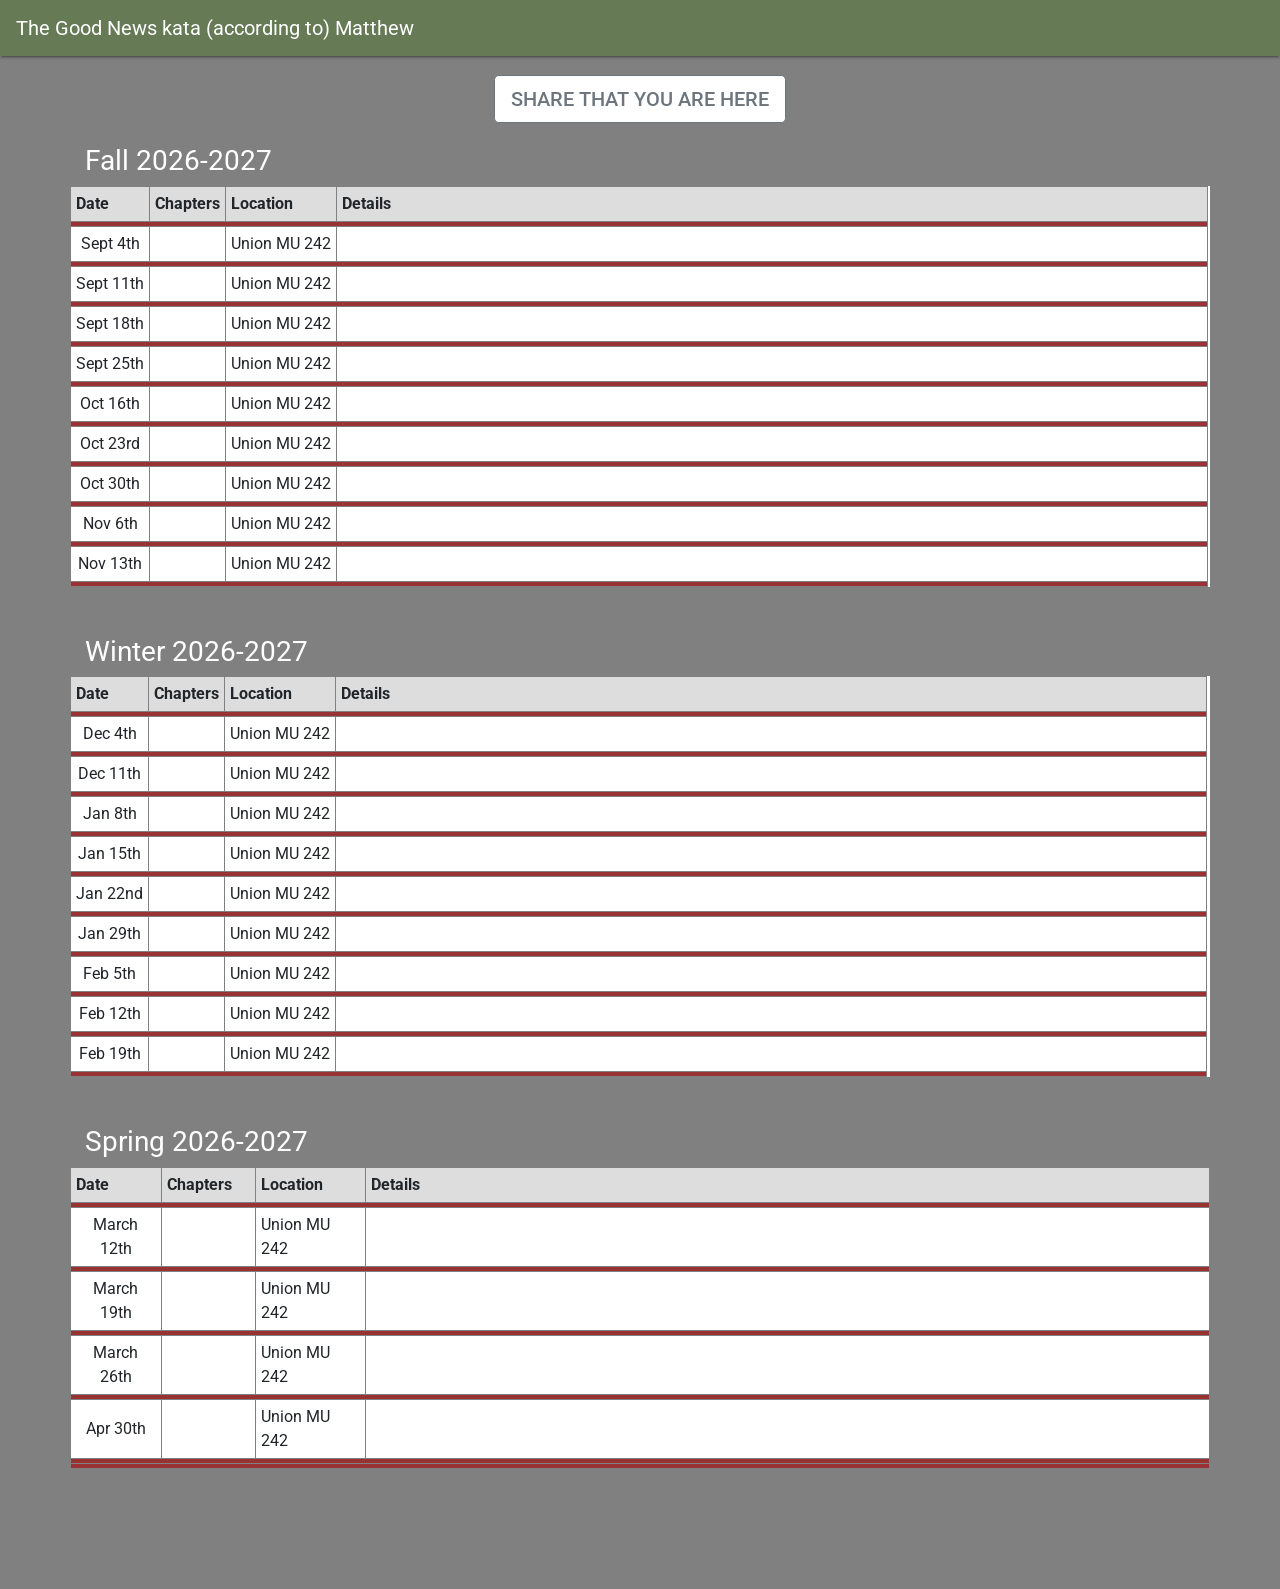
==== public/index.html @ dcf6a846 "initial import of a prior year" ====
<!doctype html>
<html lang="en">

<head>
  <meta charset="utf-8">
  <meta name="viewport" content="width=device-width, initial-scale=1, shrink-to-fit=no">
  <link rel="stylesheet" target="_blank"
    href="https://fonts.googleapis.com/css?family=Roboto:300,400,500,700|Material+Icons">
  <link rel="stylesheet" target="_blank" href="styles/bootstrap-material-design.min.css">
  <link rel="stylesheet" target="_blank" href="styles/main.css">
  <title>Matthew</title>
</head>

<body>
  <nav class="navbar navbar-dark fixed-top">
    <a class="navbar-brand" target="_blank" href="#">The Good News kata (according to) Matthew</a>
  </nav>
  <div id="mainPage" class="container page-container">
    <p class="lead text-center">
      <a style="background-color: white;" class="btn btn-secondary btn-lg btn-outline" target="_blank"
        href="https://forms.gle/57YHMpHhAL2pLYJ28" role="button">Share that you are here</a>
    </p>
    <h3 class="schedule-heading">Fall 2026-2027</h3>
    <div id="schedule" class="row">
      <table style="font-family: Geneva, Roboto, 'Helvetica Neue', Arial, 'Noto SansRoboto', sans-serif;"
        xmlns="http://www.w3.org/1999/xhtml" border="1" cellpadding="5" cellspacing="0">
        <tbody>
          <tr style="background:#ddd">
            <td><b>Date</b></td>
            <td><b>Chapters</b></td>
            <td><b>Location</b></td>
            <td><b>Details</b></td>
          </tr>
          <tr>
            <td colspan="4" style="color:white;padding:2px 10px;background-color:rgba(128,0,0,0.8)"></td>
          </tr>
          <tr valign="center">
            <td>
              <div style="text-align:center">Sept 4th</div>
            </td>
            <td style="text-align:center"></td>
            <td>
              Union MU 242
            </td>
            <td>
              <span class="hacky-padding">&nbsp; &nbsp; &nbsp; &nbsp; &nbsp; &nbsp; &nbsp; &nbsp; &nbsp; &nbsp; &nbsp;
                &nbsp; &nbsp; &nbsp; &nbsp; &nbsp; &nbsp; &nbsp; &nbsp; &nbsp; &nbsp; &nbsp; &nbsp; &nbsp; &nbsp; &nbsp;
                &nbsp; &nbsp; &nbsp; &nbsp; &nbsp; &nbsp; &nbsp; &nbsp; &nbsp; &nbsp; &nbsp; &nbsp; &nbsp; &nbsp; &nbsp;
                &nbsp; &nbsp; &nbsp; &nbsp; &nbsp; &nbsp; &nbsp; &nbsp; &nbsp; &nbsp; &nbsp; &nbsp; &nbsp; &nbsp; &nbsp;
                &nbsp; &nbsp; &nbsp; &nbsp; &nbsp; &nbsp; &nbsp; &nbsp; &nbsp; &nbsp; &nbsp; &nbsp; &nbsp; &nbsp; &nbsp;
                &nbsp; &nbsp; &nbsp; &nbsp; &nbsp; &nbsp; &nbsp; &nbsp; &nbsp; &nbsp; &nbsp; &nbsp; &nbsp; &nbsp; &nbsp;
                &nbsp; &nbsp; &nbsp; &nbsp; &nbsp; &nbsp; &nbsp; &nbsp; &nbsp; &nbsp; &nbsp; &nbsp; &nbsp; &nbsp; &nbsp;
                &nbsp; &nbsp; &nbsp; &nbsp; &nbsp; &nbsp; &nbsp;</span>
            </td>
          </tr>
          <tr>
            <td colspan="4" style="color:white;padding:2px 10px;background-color:rgba(128,0,0,0.8)"></td>
          </tr>
          <tr>
            <td>
              <div style="text-align:center">Sept 11th</div>
            </td>
            <td style="text-align:center"></td>
            <td>
              Union MU 242
            </td>
            <td></td>
          </tr>
          <tr>
            <td colspan="4" style="color:white;padding:2px 10px;background-color:rgba(128,0,0,0.8)"></td>
          </tr>
          <tr style="background: white;">
            <td>
              <div style="text-align:center">Sept 18th</div>
            </td>
            <td style="text-align:center"></td>
            <td>
              Union MU 242
            </td>
            <td></td>
          </tr>
          <tr>
            <td colspan="4" style="color:white;padding:2px 10px;background-color:rgba(128,0,0,0.8)"></td>
          </tr>
          <tr style="background: white;">
            <td>
              <div style="text-align:center">Sept 25th</div>
            </td>
            <td style="text-align:center"></td>
            <td>
              Union MU 242
            </td>
            <td></td>
          </tr>
          <tr>
            <td colspan="4" style="color:white;padding:2px 10px;background-color:rgba(128,0,0,0.8)"></td>
          </tr>
          <tr style="background: white;">
            <td>
              <div style="text-align:center">Oct 16th</div>
            </td>
            <td style="text-align:center"></td>
            <td>
              Union MU 242
            </td>
            <td></td>
          </tr>
          <tr>
            <td colspan="4" style="color:white;padding:2px 10px;background-color:rgba(128,0,0,0.8)"></td>
          </tr>
          <tr style="background: white;">
            <td>
              <div style="text-align:center">Oct 23rd</div>
            </td>
            <td style="text-align:center"></td>
            <td>
              Union MU 242
            </td>
            <td></td>
          </tr>
          <tr>
            <td colspan="4" style="color:white;padding:2px 10px;background-color:rgba(128,0,0,0.8)"></td>
          </tr>
          <tr style="background: white;">
            <td>
              <div style="text-align:center">Oct 30th</div>
            </td>
            <td style="text-align:center"></td>
            <td>
              Union MU 242
            </td>
            <td></td>
          </tr>
          <tr>
            <td colspan="4" style="color:white;padding:2px 10px;background-color:rgba(128,0,0,0.8)"></td>
          </tr>
          <tr style="background: white;">
            <td>
              <div style="text-align:center">Nov 6th</div>
            </td>
            <td style="text-align:center"></td>
            <td>
              Union MU 242
            </td>
            <td></td>
          </tr>
          <tr>
            <td colspan="4" style="color:white;padding:2px 10px;background-color:rgba(128,0,0,0.8)"></td>
          </tr>
          <tr style="background: white;">
            <td>
              <div style="text-align:center">Nov 13th</div>
            </td>
            <td style="text-align:center"></td>
            <td>
              Union MU 242
            </td>
            <td></td>
          </tr>
          <tr>
            <td colspan="4" style="color:white;padding:2px 10px;background-color:rgba(128,0,0,0.8)"></td>
          </tr>
        </tbody>
      </table>
    </div>
    <br><br>

    <h3 class="schedule-heading">Winter 2026-2027</h3>
    <div id="schedule" class="row">
      <table style="font-family: Geneva, Roboto, 'Helvetica Neue', Arial, 'Noto SansRoboto', sans-serif;"
        xmlns="http://www.w3.org/1999/xhtml" border="1" cellpadding="5" cellspacing="0">
        <tbody>
          <tr style="background:#ddd">
            <td><b>Date</b></td>
            <td><b>Chapters</b></td>
            <td><b>Location</b></td>
            <td><b>Details</b></td>
          </tr>
          <tr>
            <td colspan="4" style="color:white;padding:2px 10px;background-color:rgba(128,0,0,0.8)"></td>
          </tr>
          <tr valign="center">
            <td>
              <div style="text-align:center">Dec 4th</div>
            </td>
            <td style="text-align:center"></td>
            <td>
              Union MU 242
            </td>
            <td>
              <span class="hacky-padding">&nbsp; &nbsp; &nbsp; &nbsp; &nbsp; &nbsp; &nbsp; &nbsp; &nbsp; &nbsp; &nbsp;
                &nbsp; &nbsp; &nbsp; &nbsp; &nbsp; &nbsp; &nbsp; &nbsp; &nbsp; &nbsp; &nbsp; &nbsp; &nbsp; &nbsp; &nbsp;
                &nbsp; &nbsp; &nbsp; &nbsp; &nbsp; &nbsp; &nbsp; &nbsp; &nbsp; &nbsp; &nbsp; &nbsp; &nbsp; &nbsp; &nbsp;
                &nbsp; &nbsp; &nbsp; &nbsp; &nbsp; &nbsp; &nbsp; &nbsp; &nbsp; &nbsp; &nbsp; &nbsp; &nbsp; &nbsp; &nbsp;
                &nbsp; &nbsp; &nbsp; &nbsp; &nbsp; &nbsp; &nbsp; &nbsp; &nbsp; &nbsp; &nbsp; &nbsp; &nbsp; &nbsp; &nbsp;
                &nbsp; &nbsp; &nbsp; &nbsp; &nbsp; &nbsp; &nbsp; &nbsp; &nbsp; &nbsp; &nbsp; &nbsp; &nbsp; &nbsp; &nbsp;
                &nbsp; &nbsp; &nbsp; &nbsp; &nbsp; &nbsp; &nbsp; &nbsp; &nbsp; &nbsp; &nbsp; &nbsp; &nbsp; &nbsp; &nbsp;
                &nbsp; &nbsp; &nbsp; &nbsp; &nbsp; &nbsp; &nbsp;</span>
            </td>
          </tr>
          <tr>
            <td colspan="4" style="color:white;padding:2px 10px;background-color:rgba(128,0,0,0.8)"></td>
          </tr>
          <tr>
            <td>
              <div style="text-align:center">Dec 11th</div>
            </td>
            <td style="text-align:center"></td>
            <td>
              Union MU 242
            </td>
            <td></td>
          </tr>
          <tr>
            <td colspan="4" style="color:white;padding:2px 10px;background-color:rgba(128,0,0,0.8)"></td>
          </tr>
          <tr>
            <td>
              <div style="text-align:center">Jan 8th</div>
            </td>
            <td style="text-align:center"></td>
            <td>
              Union MU 242
            </td>
            <td></td>
          </tr>
          <tr>
            <td colspan="4" style="color:white;padding:2px 10px;background-color:rgba(128,0,0,0.8)"></td>
          </tr>
          <tr style="background: white;">
            <td>
              <div style="text-align:center">Jan 15th</div>
            </td>
            <td style="text-align:center"></td>
            <td>
              Union MU 242
            </td>
            <td></td>
          </tr>
          <tr>
            <td colspan="4" style="color:white;padding:2px 10px;background-color:rgba(128,0,0,0.8)"></td>
          </tr>
          <tr style="background: white;">
            <td>
              <div style="text-align:center">Jan 22nd</div>
            </td>
            <td style="text-align:center"></td>
            <td>
              Union MU 242
            </td>
            <td></td>
          </tr>
          <tr>
            <td colspan="4" style="color:white;padding:2px 10px;background-color:rgba(128,0,0,0.8)"></td>
          </tr>
          <tr style="background: white;">
            <td>
              <div style="text-align:center">Jan 29th</div>
            </td>
            <td style="text-align:center"></td>
            <td>
              Union MU 242
            </td>
            <td></td>
          </tr>
          <tr>
            <td colspan="4" style="color:white;padding:2px 10px;background-color:rgba(128,0,0,0.8)"></td>
          </tr>
          <tr style="background: white;">
            <td>
              <div style="text-align:center">Feb 5th</div>
            </td>
            <td style="text-align:center"></td>
            <td>
              Union MU 242
            </td>
            <td></td>
          </tr>
          <tr>
            <td colspan="4" style="color:white;padding:2px 10px;background-color:rgba(128,0,0,0.8)"></td>
          </tr>
          <tr style="background: white;">
            <td>
              <div style="text-align:center">Feb 12th</div>
            </td>
            <td style="text-align:center"></td>
            <td>
              Union MU 242
            </td>
            <td></td>
          </tr>
          <tr>
            <td colspan="4" style="color:white;padding:2px 10px;background-color:rgba(128,0,0,0.8)"></td>
          </tr>
          <tr style="background: white;">
            <td>
              <div style="text-align:center">Feb 19th</div>
            </td>
            <td style="text-align:center"></td>
            <td>
              Union MU 242
            </td>
            <td></td>
          </tr>
          <tr>
            <td colspan="4" style="color:white;padding:2px 10px;background-color:rgba(128,0,0,0.8)"></td>
          </tr>
        </tbody>
      </table>
    </div>
    <br><br>

    <h3 class="schedule-heading">Spring 2026-2027</h3>
    <div id="schedule" class="row">
      <table style="font-family: Geneva, Roboto, 'Helvetica Neue', Arial, 'Noto SansRoboto', sans-serif;"
        xmlns="http://www.w3.org/1999/xhtml" border="1" cellpadding="5" cellspacing="0">
        <tbody>
          <tr style="background:#ddd">
            <td><b>Date</b></td>
            <td><b>Chapters</b>
              <span class="hacky-padding">&nbsp; &nbsp; &nbsp; &nbsp; &nbsp; &nbsp; &nbsp; &nbsp; &nbsp; &nbsp;
                &nbsp;</span>
            </td>
            <td><b>Location</b></td>
            <td><b>Details</b>
              <span class="hacky-padding">&nbsp; &nbsp; &nbsp; &nbsp; &nbsp; &nbsp; &nbsp; &nbsp; &nbsp; &nbsp; &nbsp;
                &nbsp; &nbsp; &nbsp; &nbsp; &nbsp; &nbsp; &nbsp; &nbsp; &nbsp; &nbsp; &nbsp; &nbsp; &nbsp; &nbsp; &nbsp;
                &nbsp; &nbsp; &nbsp; &nbsp; &nbsp; &nbsp; &nbsp; &nbsp; &nbsp; &nbsp; &nbsp; &nbsp; &nbsp; &nbsp; &nbsp;
                &nbsp; &nbsp; &nbsp; &nbsp; &nbsp; &nbsp; &nbsp; &nbsp; &nbsp; &nbsp; &nbsp; &nbsp; &nbsp; &nbsp; &nbsp;
                &nbsp; &nbsp; &nbsp; &nbsp; &nbsp; &nbsp; &nbsp; &nbsp; &nbsp; &nbsp; &nbsp; &nbsp; &nbsp; &nbsp; &nbsp;
                &nbsp; &nbsp; &nbsp; &nbsp; &nbsp; &nbsp; &nbsp; &nbsp; &nbsp; &nbsp; &nbsp; &nbsp; &nbsp; &nbsp; &nbsp;
                &nbsp; &nbsp; &nbsp; &nbsp; &nbsp; &nbsp; &nbsp; &nbsp; &nbsp; &nbsp; &nbsp; &nbsp; &nbsp; &nbsp; &nbsp;
                &nbsp; &nbsp; &nbsp; &nbsp; &nbsp; &nbsp; &nbsp;</span>
            </td>
          </tr>
          <tr>
            <td colspan="4" style="color:white;padding:2px 10px;background-color:rgba(128,0,0,0.8)"></td>
          </tr>
          <tr style="background: white;">
            <td>
              <div style="text-align:center">March 12th</div>
            </td>
            <td style="text-align:center"></td>
            <td>
              Union MU 242
            </td>
            <td></td>
          </tr>
          <tr>
            <td colspan="4" style="color:white;padding:2px 10px;background-color:rgba(128,0,0,0.8)"></td>
          </tr>
          <tr style="background: white;">
            <td>
              <div style="text-align:center">March 19th</div>
            </td>
            <td style="text-align:center"></td>
            <td>
              Union MU 242
            </td>
            <td></td>
          </tr>
          <tr>
            <td colspan="4" style="color:white;padding:2px 10px;background-color:rgba(128,0,0,0.8)"></td>
          </tr>
          <tr style="background: white;">
            <td>
              <div style="text-align:center">March 26th</div>
            </td>
            <td style="text-align:center"></td>
            <td>
              Union MU 242
            </td>
            <td></td>
          </tr>
          <tr>
            <td colspan="4" style="color:white;padding:2px 10px;background-color:rgba(128,0,0,0.8)"></td>
          </tr>
          <tr style="background: white;">
            <td>
              <div style="text-align:center">Apr 30th</div>
            </td>
            <td style="text-align:center"></td>
            <td>
              Union MU 242
            </td>
            <td></td>
          </tr>
          <tr>
            <td colspan="4" style="color:white;padding:2px 10px;background-color:rgba(128,0,0,0.8)"></td>
          </tr>
          <tr>
            <td colspan="4" style="color:white;padding:2px 10px;background-color:rgba(128,0,0,0.8)"></td>
          </tr>
        </tbody>
      </table>
    </div>
    <br><br>
  </div>
  <br><br><br>
  <script src="scripts/jquery.min.js"></script>
  <script src="scripts/popper.js"></script>
  <script src="scripts/bootstrap-material-design.js"></script>
  <script>
    $("body").bootstrapMaterialDesign();
  </script>
  <script src="/__/firebase/7.18.0/firebase-app.js"></script>
  <script src="/__/firebase/7.18.0/firebase-analytics.js"></script>
  <script src="/__/firebase/7.18.0/firebase-auth.js"></script>
  <script src="/__/firebase/7.18.0/firebase-firestore.js"></script>
  <script src="/__/firebase/init.js"></script>
  <script src="scripts/main.js"></script>
</body>

</html>
---- public/styles/main.css ----
body {
    background: gray;
}

.navbar {
    background-color: #657A55;
    color: white;
}

.page-container {
    margin-top: 75px;
}

.btn {
    padding: 0;
}

#schedule {
    background-color: white;
}

.hacky-padding {
    overflow: hidden;
    text-overflow: clip;
    display: -webkit-box;
    -webkit-line-clamp: 2; /* number of lines to show */
            line-clamp: 2; 
    -webkit-box-orient: vertical;
    height: 0px;
}

.schedule-heading {
    color: white;
}

.hacky-padding {
    overflow: hidden;
    text-overflow: clip;
    display: -webkit-box;
    -webkit-line-clamp: 2; /* number of lines to show */
            line-clamp: 2; 
    -webkit-box-orient: vertical;
    height: 0px;
}

.schedule-heading {
    color: white;
}
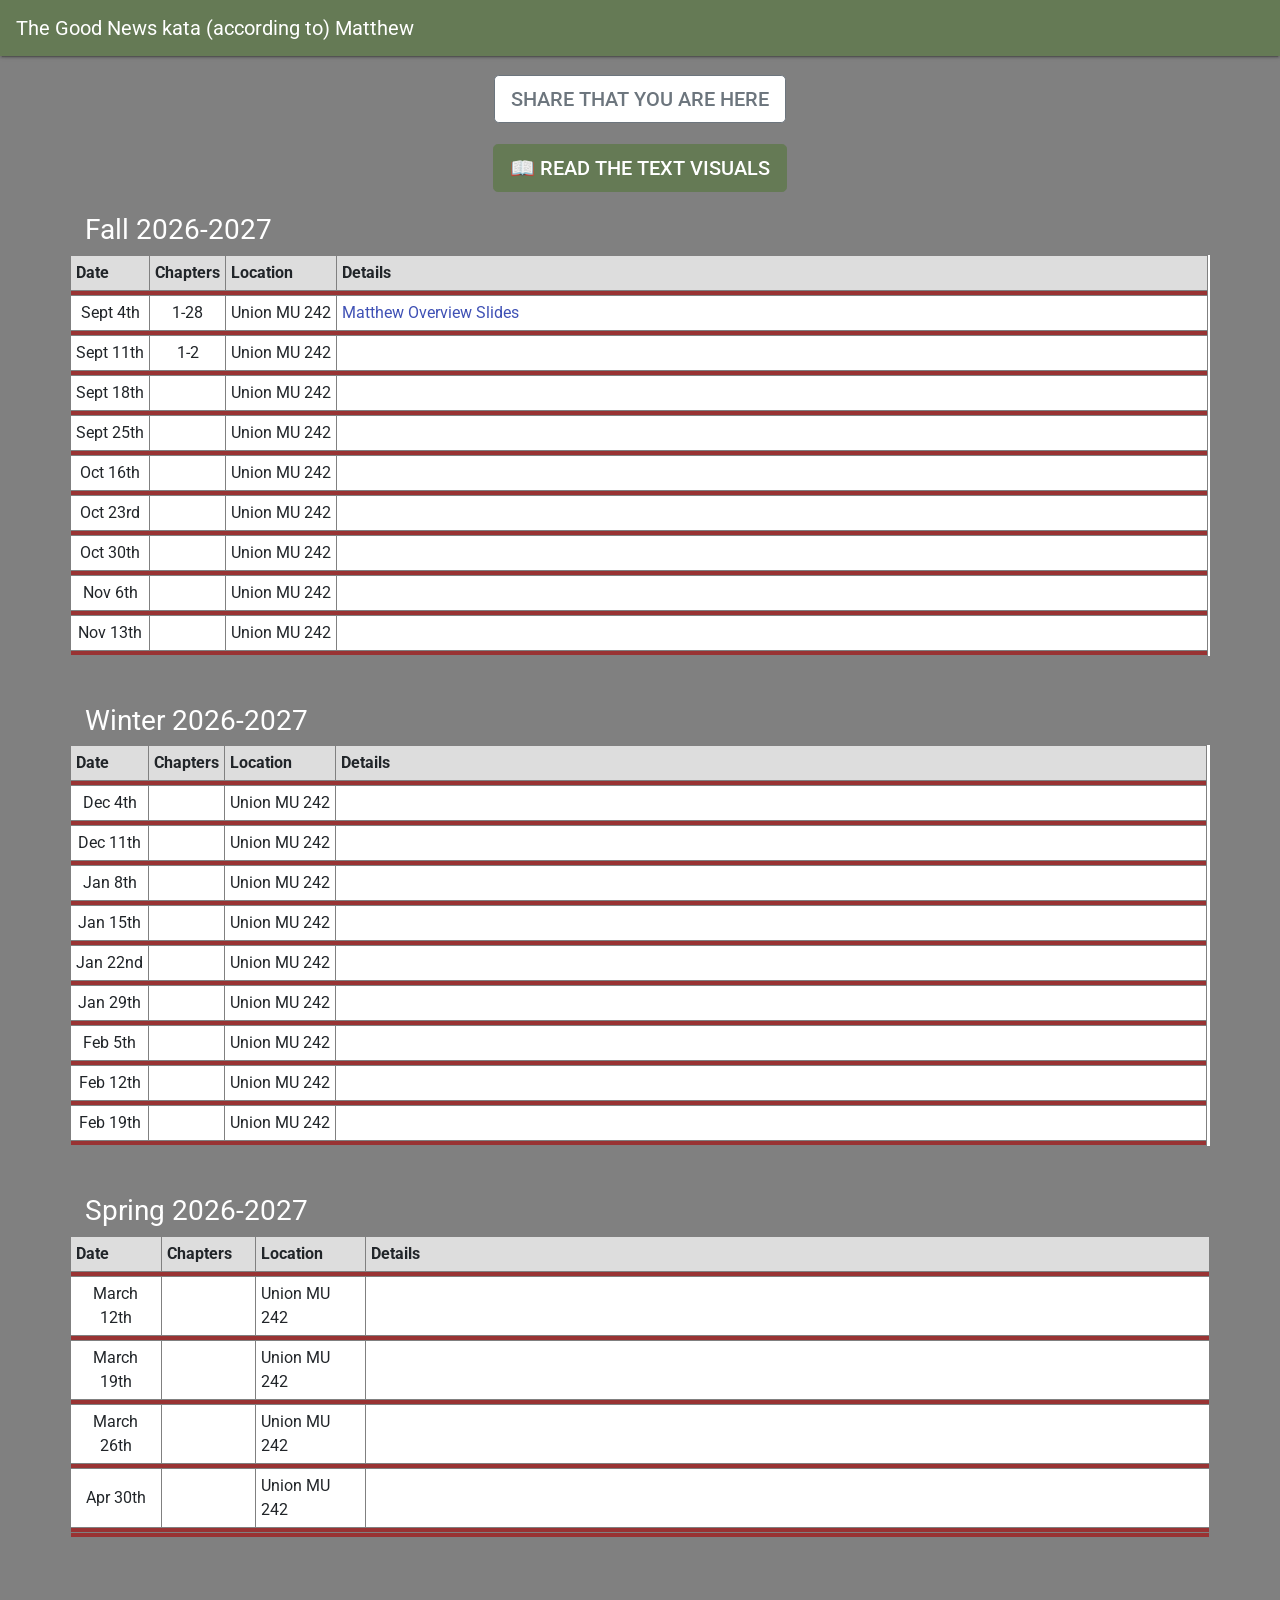
==== commit 020e4136: "day 1 updates" ====
--- a/public/index.html
+++ b/public/index.html
@@ -20,6 +20,10 @@
       <a style="background-color: white;" class="btn btn-secondary btn-lg btn-outline" target="_blank"
         href="https://forms.gle/57YHMpHhAL2pLYJ28" role="button">Share that you are here</a>
     </p>
+    <p class="lead text-center">
+      <a style="background-color:#657A55;color:#fff;border-color:#657A55;" class="btn btn-lg btn-outline"
+        href="/reader" role="button">📖 Read the Text Visuals</a>
+    </p>
     <h3 class="schedule-heading">Fall 2026-2027</h3>
     <div id="schedule" class="row">
       <table style="font-family: Geneva, Roboto, 'Helvetica Neue', Arial, 'Noto SansRoboto', sans-serif;"
@@ -38,11 +42,14 @@
             <td>
               <div style="text-align:center">Sept 4th</div>
             </td>
-            <td style="text-align:center"></td>
-            <td>
-              Union MU 242
-            </td>
-            <td>
+            <td style="text-align:center">1-28</td>
+            <td>
+              Union MU 242
+            </td>
+            <td>
+              <a target="_blank"
+                href="https://docs.google.com/presentation/d/1PPV1XISow3Rv5Hlda0LHsHX4hZE3Fr4i62CpNJYEgls/edit?usp=sharing"
+                role="button">Matthew Overview Slides</a>
               <span class="hacky-padding">&nbsp; &nbsp; &nbsp; &nbsp; &nbsp; &nbsp; &nbsp; &nbsp; &nbsp; &nbsp; &nbsp;
                 &nbsp; &nbsp; &nbsp; &nbsp; &nbsp; &nbsp; &nbsp; &nbsp; &nbsp; &nbsp; &nbsp; &nbsp; &nbsp; &nbsp; &nbsp;
                 &nbsp; &nbsp; &nbsp; &nbsp; &nbsp; &nbsp; &nbsp; &nbsp; &nbsp; &nbsp; &nbsp; &nbsp; &nbsp; &nbsp; &nbsp;
@@ -60,7 +67,7 @@
             <td>
               <div style="text-align:center">Sept 11th</div>
             </td>
-            <td style="text-align:center"></td>
+            <td style="text-align:center">1-2</td>
             <td>
               Union MU 242
             </td>
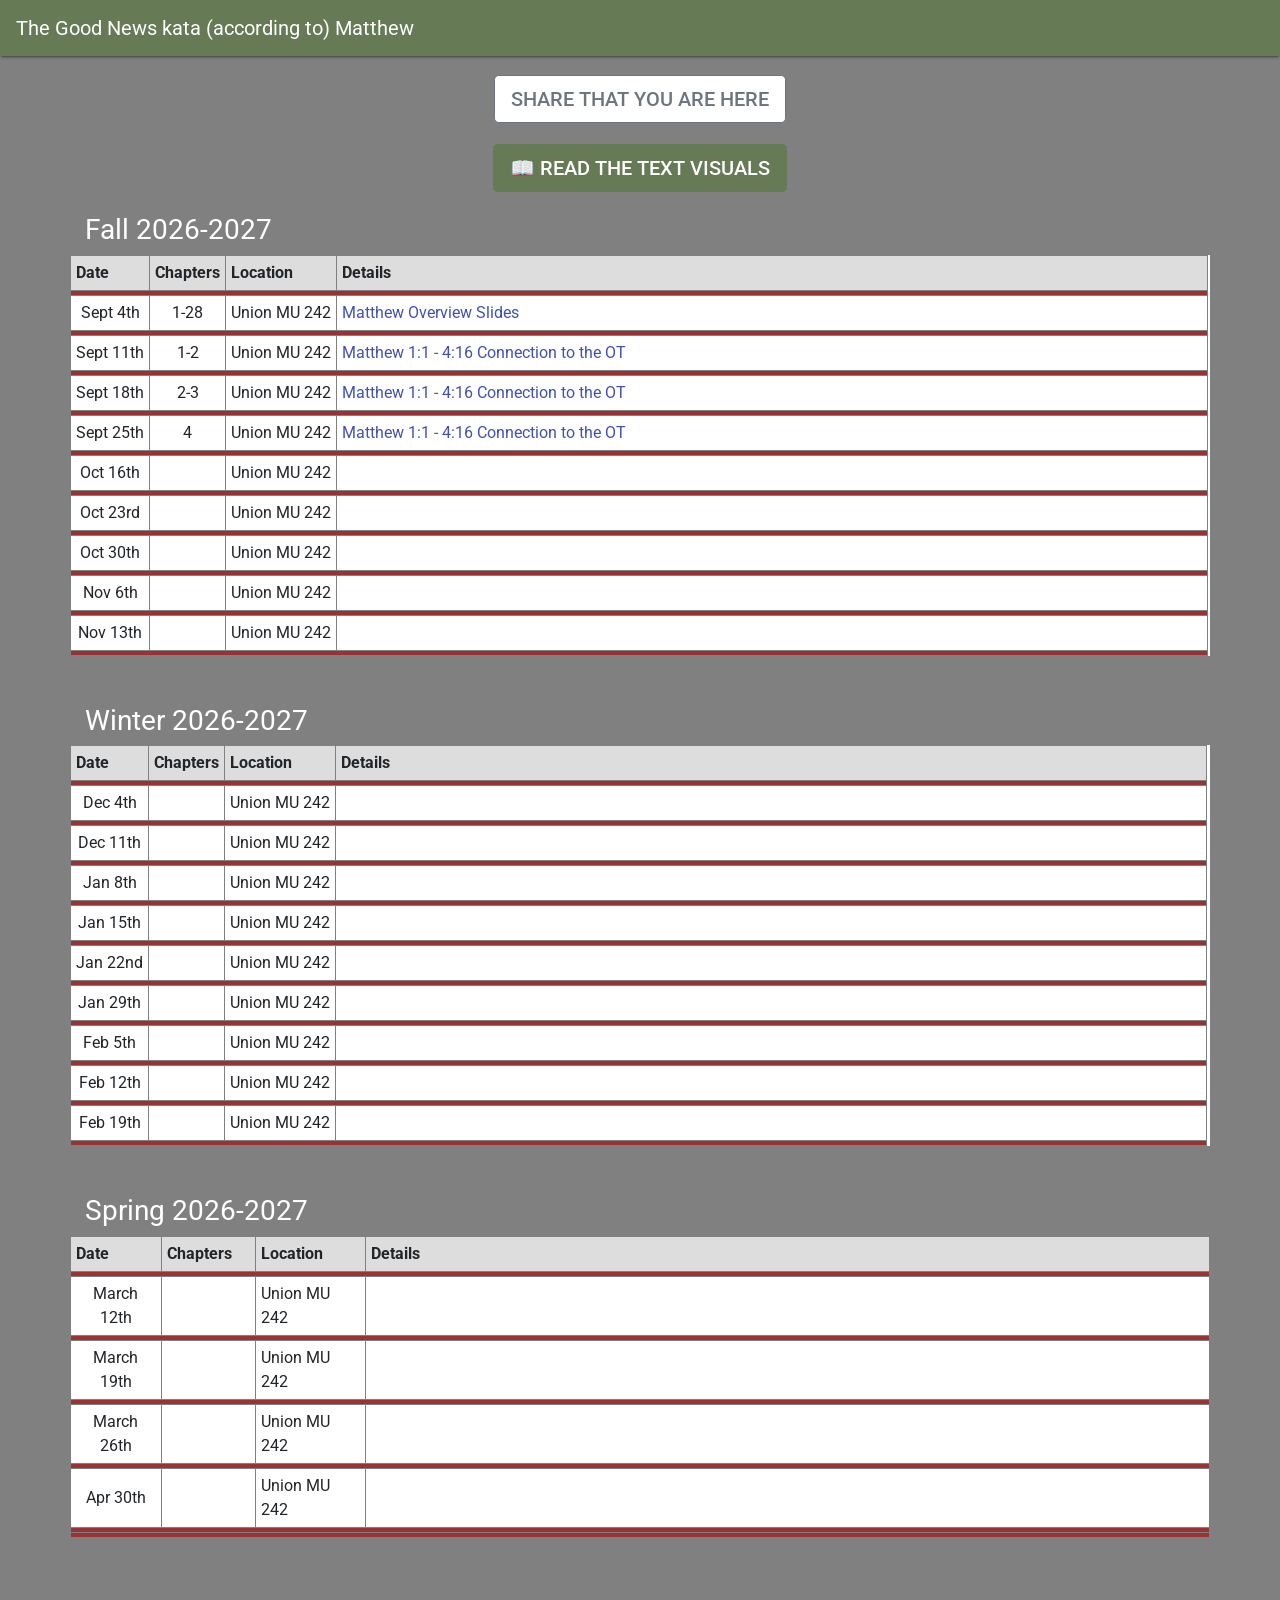
==== commit 2de2f190: "adding the SOTM podcast" ====
--- a/public/index.html
+++ b/public/index.html
@@ -21,8 +21,8 @@
         href="https://forms.gle/57YHMpHhAL2pLYJ28" role="button">Share that you are here</a>
     </p>
     <p class="lead text-center">
-      <a style="background-color:#657A55;color:#fff;border-color:#657A55;" class="btn btn-lg btn-outline"
-        href="/reader" role="button">📖 Read the Text Visuals</a>
+      <a style="background-color:#657A55;color:#fff;border-color:#657A55;" class="btn btn-lg btn-outline" href="/reader"
+        role="button">📖 Read the Text Visuals</a>
     </p>
     <h3 class="schedule-heading">Fall 2026-2027</h3>
     <div id="schedule" class="row">
@@ -71,7 +71,9 @@
             <td>
               Union MU 242
             </td>
-            <td></td>
+            <td><a target="_blank"
+                href="https://docs.google.com/presentation/d/1w7g1hRFeicwBD-ZBgzTbL8rjwzsoz4VHZYq3Iy7FBDg/edit?usp=sharing">Matthew
+                1:1 - 4:16 Connection to the OT</a></td>
           </tr>
           <tr>
             <td colspan="4" style="color:white;padding:2px 10px;background-color:rgba(128,0,0,0.8)"></td>
@@ -80,11 +82,13 @@
             <td>
               <div style="text-align:center">Sept 18th</div>
             </td>
-            <td style="text-align:center"></td>
-            <td>
-              Union MU 242
-            </td>
-            <td></td>
+            <td style="text-align:center">2-3</td>
+            <td>
+              Union MU 242
+            </td>
+            <td><a target="_blank"
+                href="https://docs.google.com/presentation/d/1w7g1hRFeicwBD-ZBgzTbL8rjwzsoz4VHZYq3Iy7FBDg/edit?usp=sharing">Matthew
+                1:1 - 4:16 Connection to the OT</a></td>
           </tr>
           <tr>
             <td colspan="4" style="color:white;padding:2px 10px;background-color:rgba(128,0,0,0.8)"></td>
@@ -93,11 +97,13 @@
             <td>
               <div style="text-align:center">Sept 25th</div>
             </td>
-            <td style="text-align:center"></td>
-            <td>
-              Union MU 242
-            </td>
-            <td></td>
+            <td style="text-align:center">4</td>
+            <td>
+              Union MU 242
+            </td>
+            <td><a target="_blank"
+                href="https://docs.google.com/presentation/d/1w7g1hRFeicwBD-ZBgzTbL8rjwzsoz4VHZYq3Iy7FBDg/edit?usp=sharing">Matthew
+                1:1 - 4:16 Connection to the OT</a></td>
           </tr>
           <tr>
             <td colspan="4" style="color:white;padding:2px 10px;background-color:rgba(128,0,0,0.8)"></td>
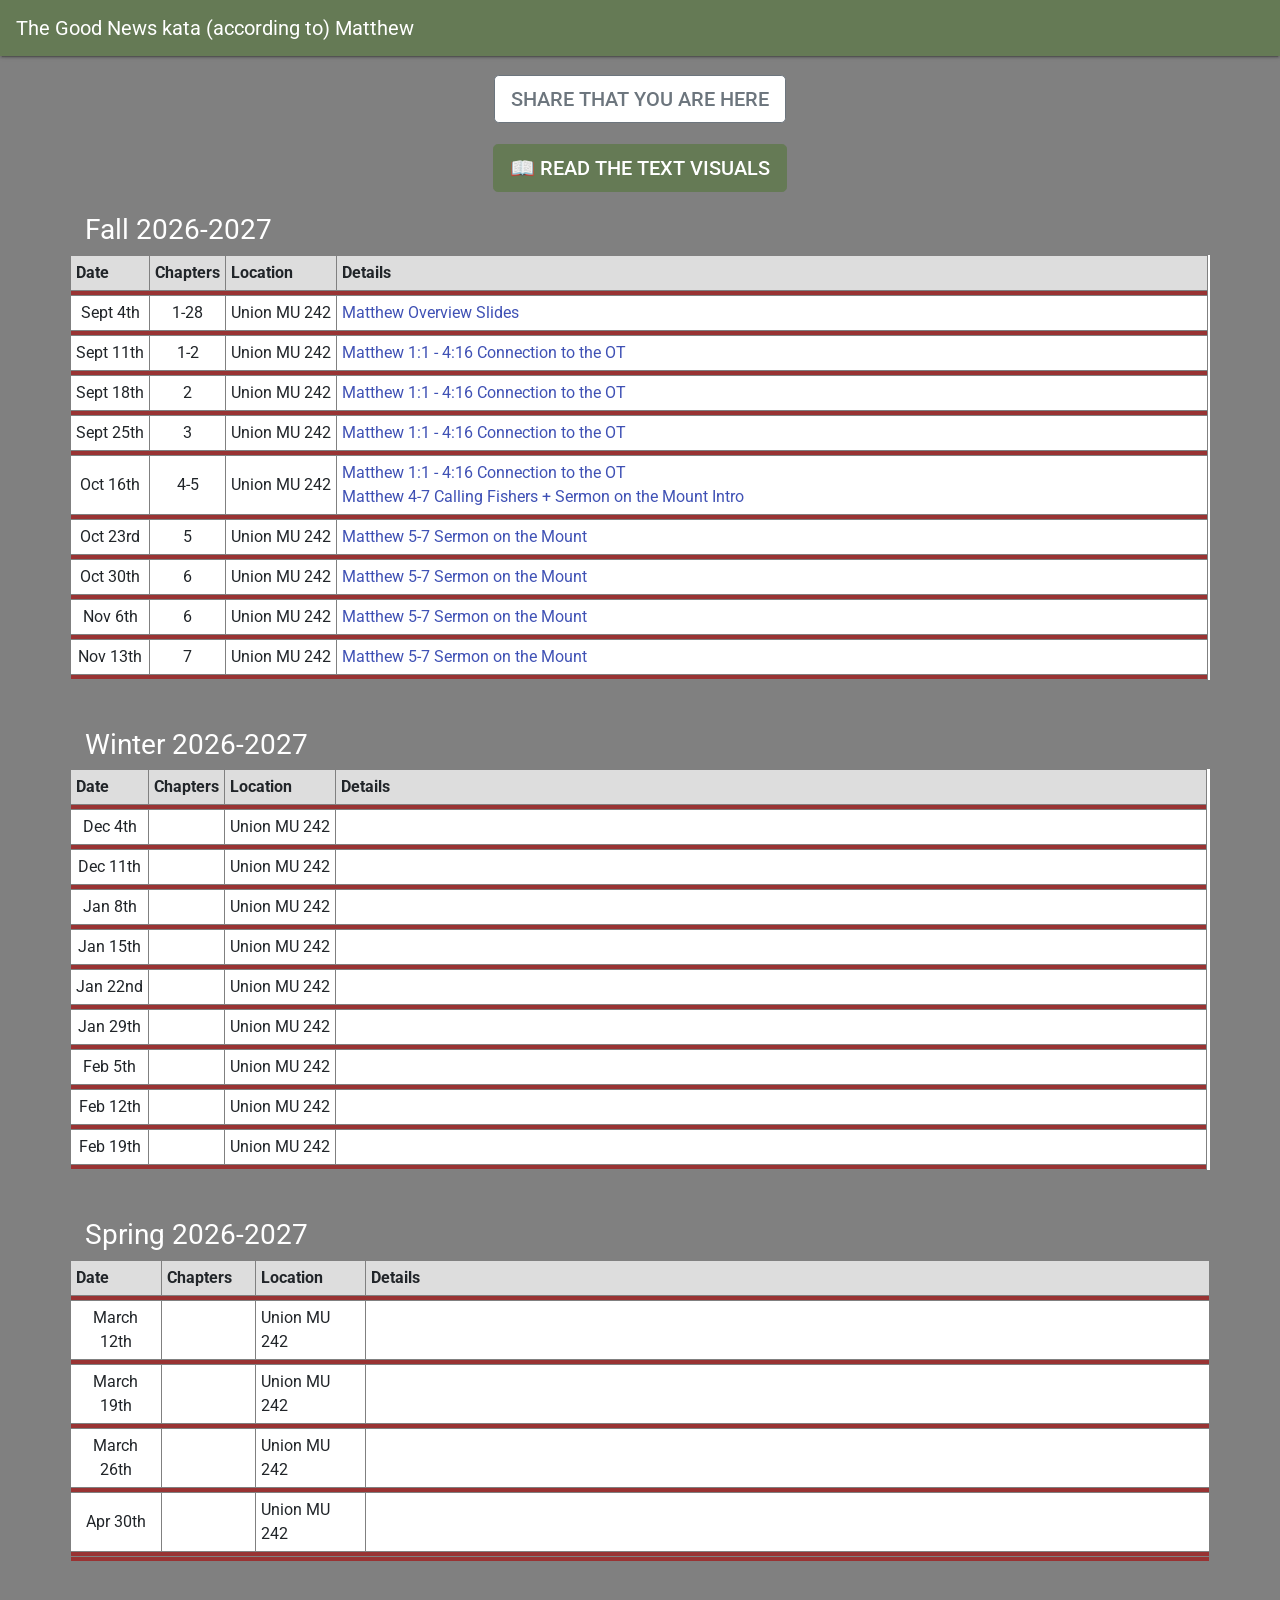
==== commit 0e18f26f: "SOTM link" ====
--- a/public/index.html
+++ b/public/index.html
@@ -82,7 +82,7 @@
             <td>
               <div style="text-align:center">Sept 18th</div>
             </td>
-            <td style="text-align:center">2-3</td>
+            <td style="text-align:center">2</td>
             <td>
               Union MU 242
             </td>
@@ -97,7 +97,7 @@
             <td>
               <div style="text-align:center">Sept 25th</div>
             </td>
-            <td style="text-align:center">4</td>
+            <td style="text-align:center">3</td>
             <td>
               Union MU 242
             </td>
@@ -112,11 +112,16 @@
             <td>
               <div style="text-align:center">Oct 16th</div>
             </td>
-            <td style="text-align:center"></td>
-            <td>
-              Union MU 242
-            </td>
-            <td></td>
+            <td style="text-align:center">4-5</td>
+            <td>
+              Union MU 242
+            </td>
+            <td><a target="_blank"
+                href="https://docs.google.com/presentation/d/1w7g1hRFeicwBD-ZBgzTbL8rjwzsoz4VHZYq3Iy7FBDg/edit?usp=sharing">Matthew
+                1:1 - 4:16 Connection to the OT</a><br>
+              <a target="_blank"
+                href="https://docs.google.com/presentation/d/1rEb43yXfDSf0SPbDjToBrnyA0t5jmWBcxe97sHzs9dY/edit?usp=sharing">Matthew
+                4-7 Calling Fishers + Sermon on the Mount Intro</a></td>
           </tr>
           <tr>
             <td colspan="4" style="color:white;padding:2px 10px;background-color:rgba(128,0,0,0.8)"></td>
@@ -125,11 +130,13 @@
             <td>
               <div style="text-align:center">Oct 23rd</div>
             </td>
-            <td style="text-align:center"></td>
-            <td>
-              Union MU 242
-            </td>
-            <td></td>
+            <td style="text-align:center">5</td>
+            <td>
+              Union MU 242
+            </td>
+            <td><a target="_blank"
+                href="https://docs.google.com/presentation/d/1rEb43yXfDSf0SPbDjToBrnyA0t5jmWBcxe97sHzs9dY/edit?usp=sharing">Matthew
+                5-7 Sermon on the Mount</a></td>
           </tr>
           <tr>
             <td colspan="4" style="color:white;padding:2px 10px;background-color:rgba(128,0,0,0.8)"></td>
@@ -138,11 +145,13 @@
             <td>
               <div style="text-align:center">Oct 30th</div>
             </td>
-            <td style="text-align:center"></td>
-            <td>
-              Union MU 242
-            </td>
-            <td></td>
+            <td style="text-align:center">6</td>
+            <td>
+              Union MU 242
+            </td>
+            <td><a target="_blank"
+                href="https://docs.google.com/presentation/d/1rEb43yXfDSf0SPbDjToBrnyA0t5jmWBcxe97sHzs9dY/edit?usp=sharing">Matthew
+                5-7 Sermon on the Mount</a></td>
           </tr>
           <tr>
             <td colspan="4" style="color:white;padding:2px 10px;background-color:rgba(128,0,0,0.8)"></td>
@@ -151,11 +160,13 @@
             <td>
               <div style="text-align:center">Nov 6th</div>
             </td>
-            <td style="text-align:center"></td>
-            <td>
-              Union MU 242
-            </td>
-            <td></td>
+            <td style="text-align:center">6</td>
+            <td>
+              Union MU 242
+            </td>
+            <td><a target="_blank"
+                href="https://docs.google.com/presentation/d/1rEb43yXfDSf0SPbDjToBrnyA0t5jmWBcxe97sHzs9dY/edit?usp=sharing">Matthew
+                5-7 Sermon on the Mount</a></td>
           </tr>
           <tr>
             <td colspan="4" style="color:white;padding:2px 10px;background-color:rgba(128,0,0,0.8)"></td>
@@ -164,11 +175,13 @@
             <td>
               <div style="text-align:center">Nov 13th</div>
             </td>
-            <td style="text-align:center"></td>
-            <td>
-              Union MU 242
-            </td>
-            <td></td>
+            <td style="text-align:center">7</td>
+            <td>
+              Union MU 242
+            </td>
+            <td><a target="_blank"
+                href="https://docs.google.com/presentation/d/1rEb43yXfDSf0SPbDjToBrnyA0t5jmWBcxe97sHzs9dY/edit?usp=sharing">Matthew
+                5-7 Sermon on the Mount</a></td>
           </tr>
           <tr>
             <td colspan="4" style="color:white;padding:2px 10px;background-color:rgba(128,0,0,0.8)"></td>
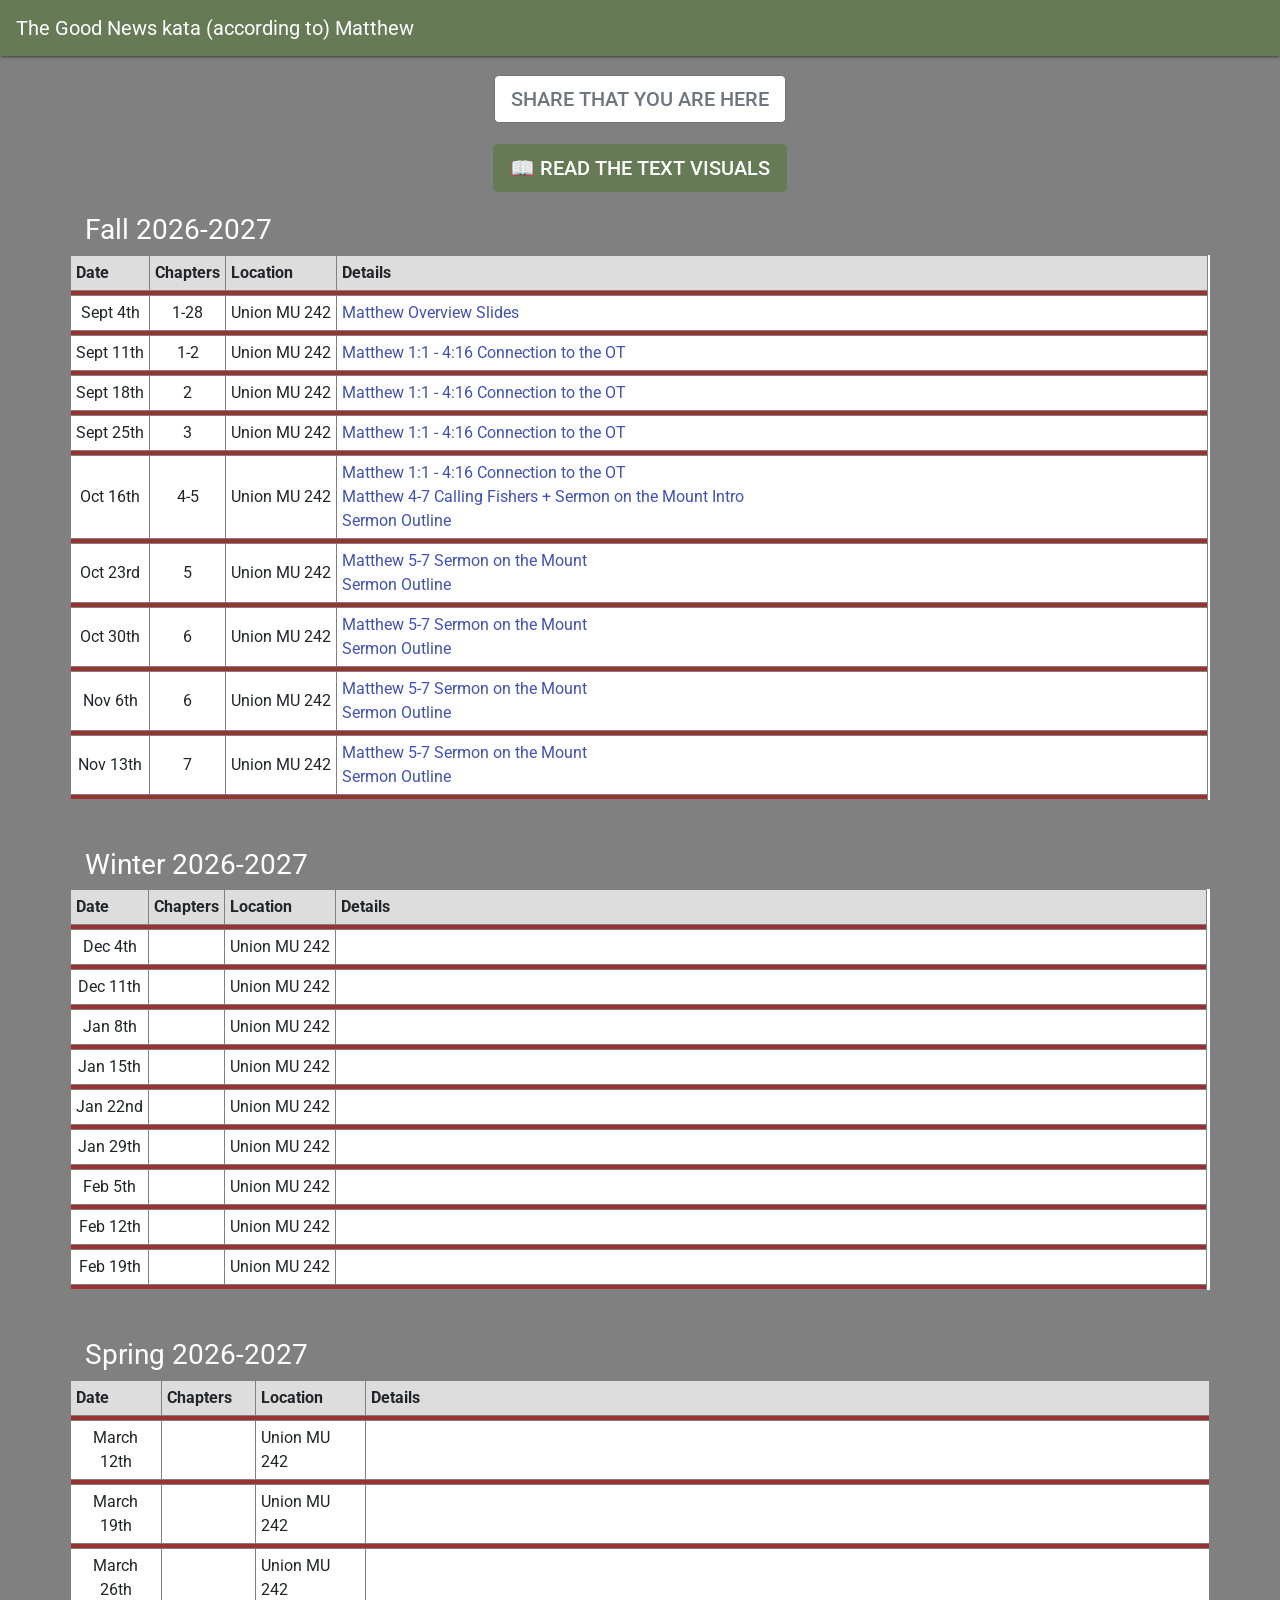
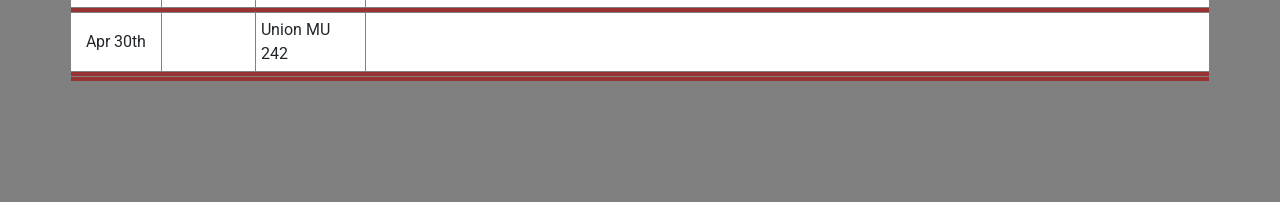
==== commit 3568646b: "sotm outline page" ====
--- a/public/index.html
+++ b/public/index.html
@@ -121,7 +121,8 @@
                 1:1 - 4:16 Connection to the OT</a><br>
               <a target="_blank"
                 href="https://docs.google.com/presentation/d/1rEb43yXfDSf0SPbDjToBrnyA0t5jmWBcxe97sHzs9dY/edit?usp=sharing">Matthew
-                4-7 Calling Fishers + Sermon on the Mount Intro</a></td>
+                4-7 Calling Fishers + Sermon on the Mount Intro</a><br>
+              <a href="/sotm">Sermon Outline</a></td>
           </tr>
           <tr>
             <td colspan="4" style="color:white;padding:2px 10px;background-color:rgba(128,0,0,0.8)"></td>
@@ -136,7 +137,8 @@
             </td>
             <td><a target="_blank"
                 href="https://docs.google.com/presentation/d/1rEb43yXfDSf0SPbDjToBrnyA0t5jmWBcxe97sHzs9dY/edit?usp=sharing">Matthew
-                5-7 Sermon on the Mount</a></td>
+                5-7 Sermon on the Mount</a><br>
+              <a href="/sotm">Sermon Outline</a></td>
           </tr>
           <tr>
             <td colspan="4" style="color:white;padding:2px 10px;background-color:rgba(128,0,0,0.8)"></td>
@@ -151,7 +153,8 @@
             </td>
             <td><a target="_blank"
                 href="https://docs.google.com/presentation/d/1rEb43yXfDSf0SPbDjToBrnyA0t5jmWBcxe97sHzs9dY/edit?usp=sharing">Matthew
-                5-7 Sermon on the Mount</a></td>
+                5-7 Sermon on the Mount</a><br>
+              <a href="/sotm">Sermon Outline</a></td>
           </tr>
           <tr>
             <td colspan="4" style="color:white;padding:2px 10px;background-color:rgba(128,0,0,0.8)"></td>
@@ -166,7 +169,8 @@
             </td>
             <td><a target="_blank"
                 href="https://docs.google.com/presentation/d/1rEb43yXfDSf0SPbDjToBrnyA0t5jmWBcxe97sHzs9dY/edit?usp=sharing">Matthew
-                5-7 Sermon on the Mount</a></td>
+                5-7 Sermon on the Mount</a><br>
+              <a href="/sotm">Sermon Outline</a></td>
           </tr>
           <tr>
             <td colspan="4" style="color:white;padding:2px 10px;background-color:rgba(128,0,0,0.8)"></td>
@@ -181,7 +185,8 @@
             </td>
             <td><a target="_blank"
                 href="https://docs.google.com/presentation/d/1rEb43yXfDSf0SPbDjToBrnyA0t5jmWBcxe97sHzs9dY/edit?usp=sharing">Matthew
-                5-7 Sermon on the Mount</a></td>
+                5-7 Sermon on the Mount</a><br>
+              <a href="/sotm">Sermon Outline</a></td>
           </tr>
           <tr>
             <td colspan="4" style="color:white;padding:2px 10px;background-color:rgba(128,0,0,0.8)"></td>
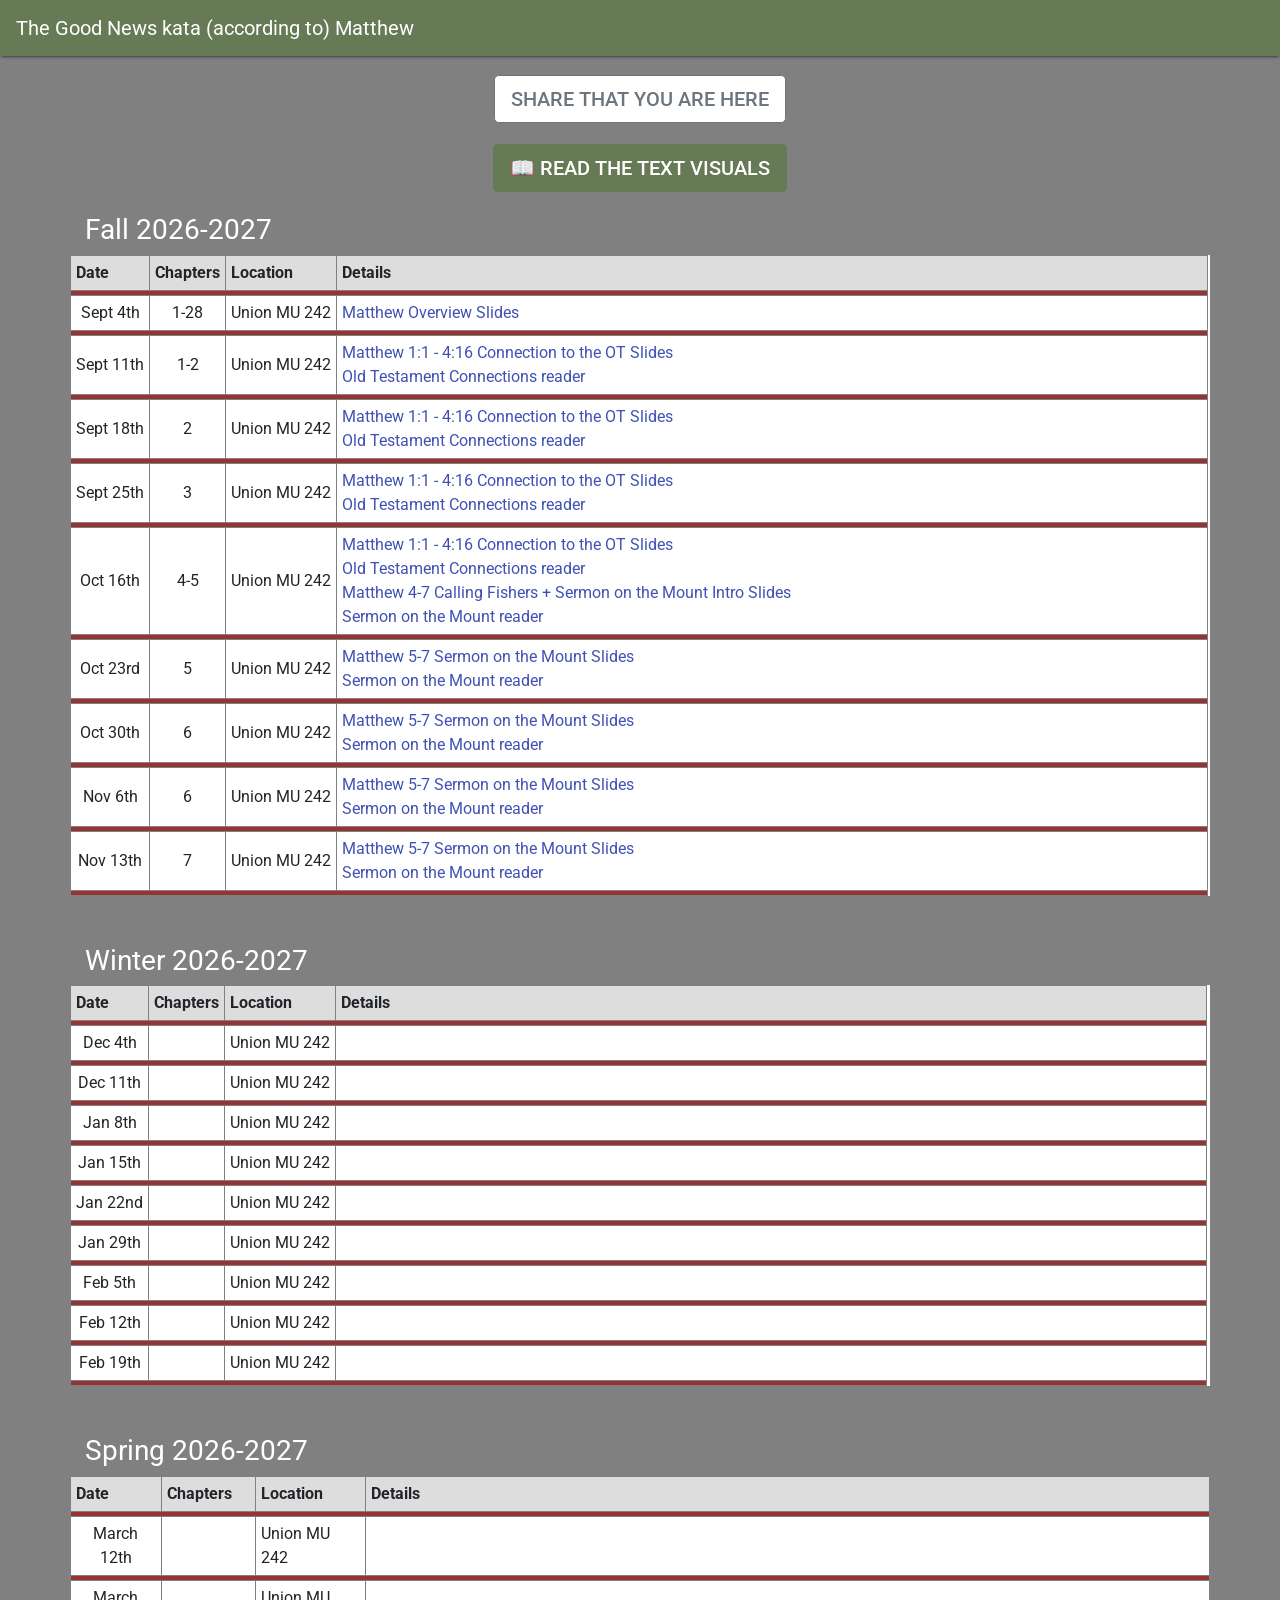
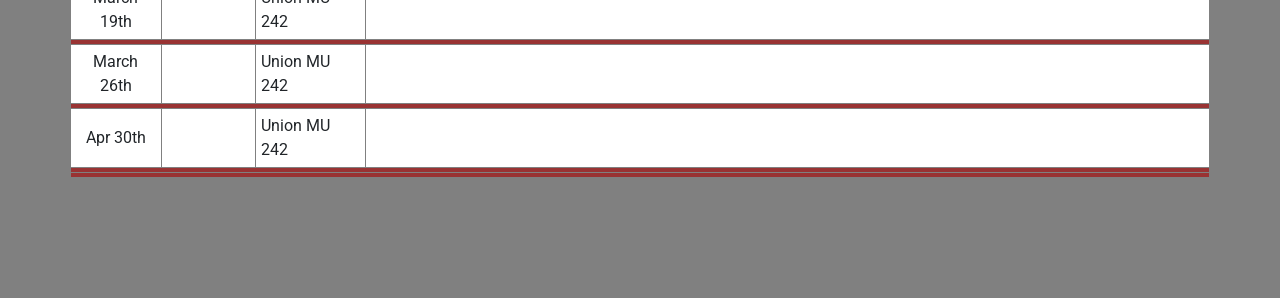
==== commit 4eec478b: "OT Connections reader" ====
--- a/public/index.html
+++ b/public/index.html
@@ -73,7 +73,8 @@
             </td>
             <td><a target="_blank"
                 href="https://docs.google.com/presentation/d/1w7g1hRFeicwBD-ZBgzTbL8rjwzsoz4VHZYq3Iy7FBDg/edit?usp=sharing">Matthew
-                1:1 - 4:16 Connection to the OT</a></td>
+                1:1 - 4:16 Connection to the OT Slides</a><br>
+              <a href="/otconnections">Old Testament Connections reader</a></td>
           </tr>
           <tr>
             <td colspan="4" style="color:white;padding:2px 10px;background-color:rgba(128,0,0,0.8)"></td>
@@ -88,7 +89,8 @@
             </td>
             <td><a target="_blank"
                 href="https://docs.google.com/presentation/d/1w7g1hRFeicwBD-ZBgzTbL8rjwzsoz4VHZYq3Iy7FBDg/edit?usp=sharing">Matthew
-                1:1 - 4:16 Connection to the OT</a></td>
+                1:1 - 4:16 Connection to the OT Slides</a><br>
+              <a href="/otconnections">Old Testament Connections reader</a></td>
           </tr>
           <tr>
             <td colspan="4" style="color:white;padding:2px 10px;background-color:rgba(128,0,0,0.8)"></td>
@@ -103,7 +105,8 @@
             </td>
             <td><a target="_blank"
                 href="https://docs.google.com/presentation/d/1w7g1hRFeicwBD-ZBgzTbL8rjwzsoz4VHZYq3Iy7FBDg/edit?usp=sharing">Matthew
-                1:1 - 4:16 Connection to the OT</a></td>
+                1:1 - 4:16 Connection to the OT Slides</a><br>
+              <a href="/otconnections">Old Testament Connections reader</a></td>
           </tr>
           <tr>
             <td colspan="4" style="color:white;padding:2px 10px;background-color:rgba(128,0,0,0.8)"></td>
@@ -118,11 +121,12 @@
             </td>
             <td><a target="_blank"
                 href="https://docs.google.com/presentation/d/1w7g1hRFeicwBD-ZBgzTbL8rjwzsoz4VHZYq3Iy7FBDg/edit?usp=sharing">Matthew
-                1:1 - 4:16 Connection to the OT</a><br>
+                1:1 - 4:16 Connection to the OT Slides</a><br>
+              <a href="/otconnections">Old Testament Connections reader</a><br>
               <a target="_blank"
                 href="https://docs.google.com/presentation/d/1rEb43yXfDSf0SPbDjToBrnyA0t5jmWBcxe97sHzs9dY/edit?usp=sharing">Matthew
-                4-7 Calling Fishers + Sermon on the Mount Intro</a><br>
-              <a href="/sotm">Sermon Outline</a></td>
+                4-7 Calling Fishers + Sermon on the Mount Intro Slides</a><br>
+              <a href="/sotm">Sermon on the Mount reader</a></td>
           </tr>
           <tr>
             <td colspan="4" style="color:white;padding:2px 10px;background-color:rgba(128,0,0,0.8)"></td>
@@ -137,8 +141,8 @@
             </td>
             <td><a target="_blank"
                 href="https://docs.google.com/presentation/d/1rEb43yXfDSf0SPbDjToBrnyA0t5jmWBcxe97sHzs9dY/edit?usp=sharing">Matthew
-                5-7 Sermon on the Mount</a><br>
-              <a href="/sotm">Sermon Outline</a></td>
+                5-7 Sermon on the Mount Slides</a><br>
+              <a href="/sotm">Sermon on the Mount reader</a></td>
           </tr>
           <tr>
             <td colspan="4" style="color:white;padding:2px 10px;background-color:rgba(128,0,0,0.8)"></td>
@@ -153,8 +157,8 @@
             </td>
             <td><a target="_blank"
                 href="https://docs.google.com/presentation/d/1rEb43yXfDSf0SPbDjToBrnyA0t5jmWBcxe97sHzs9dY/edit?usp=sharing">Matthew
-                5-7 Sermon on the Mount</a><br>
-              <a href="/sotm">Sermon Outline</a></td>
+                5-7 Sermon on the Mount Slides</a><br>
+              <a href="/sotm">Sermon on the Mount reader</a></td>
           </tr>
           <tr>
             <td colspan="4" style="color:white;padding:2px 10px;background-color:rgba(128,0,0,0.8)"></td>
@@ -169,8 +173,8 @@
             </td>
             <td><a target="_blank"
                 href="https://docs.google.com/presentation/d/1rEb43yXfDSf0SPbDjToBrnyA0t5jmWBcxe97sHzs9dY/edit?usp=sharing">Matthew
-                5-7 Sermon on the Mount</a><br>
-              <a href="/sotm">Sermon Outline</a></td>
+                5-7 Sermon on the Mount Slides</a><br>
+              <a href="/sotm">Sermon on the Mount reader</a></td>
           </tr>
           <tr>
             <td colspan="4" style="color:white;padding:2px 10px;background-color:rgba(128,0,0,0.8)"></td>
@@ -185,8 +189,8 @@
             </td>
             <td><a target="_blank"
                 href="https://docs.google.com/presentation/d/1rEb43yXfDSf0SPbDjToBrnyA0t5jmWBcxe97sHzs9dY/edit?usp=sharing">Matthew
-                5-7 Sermon on the Mount</a><br>
-              <a href="/sotm">Sermon Outline</a></td>
+                5-7 Sermon on the Mount Slides</a><br>
+              <a href="/sotm">Sermon on the Mount reader</a></td>
           </tr>
           <tr>
             <td colspan="4" style="color:white;padding:2px 10px;background-color:rgba(128,0,0,0.8)"></td>
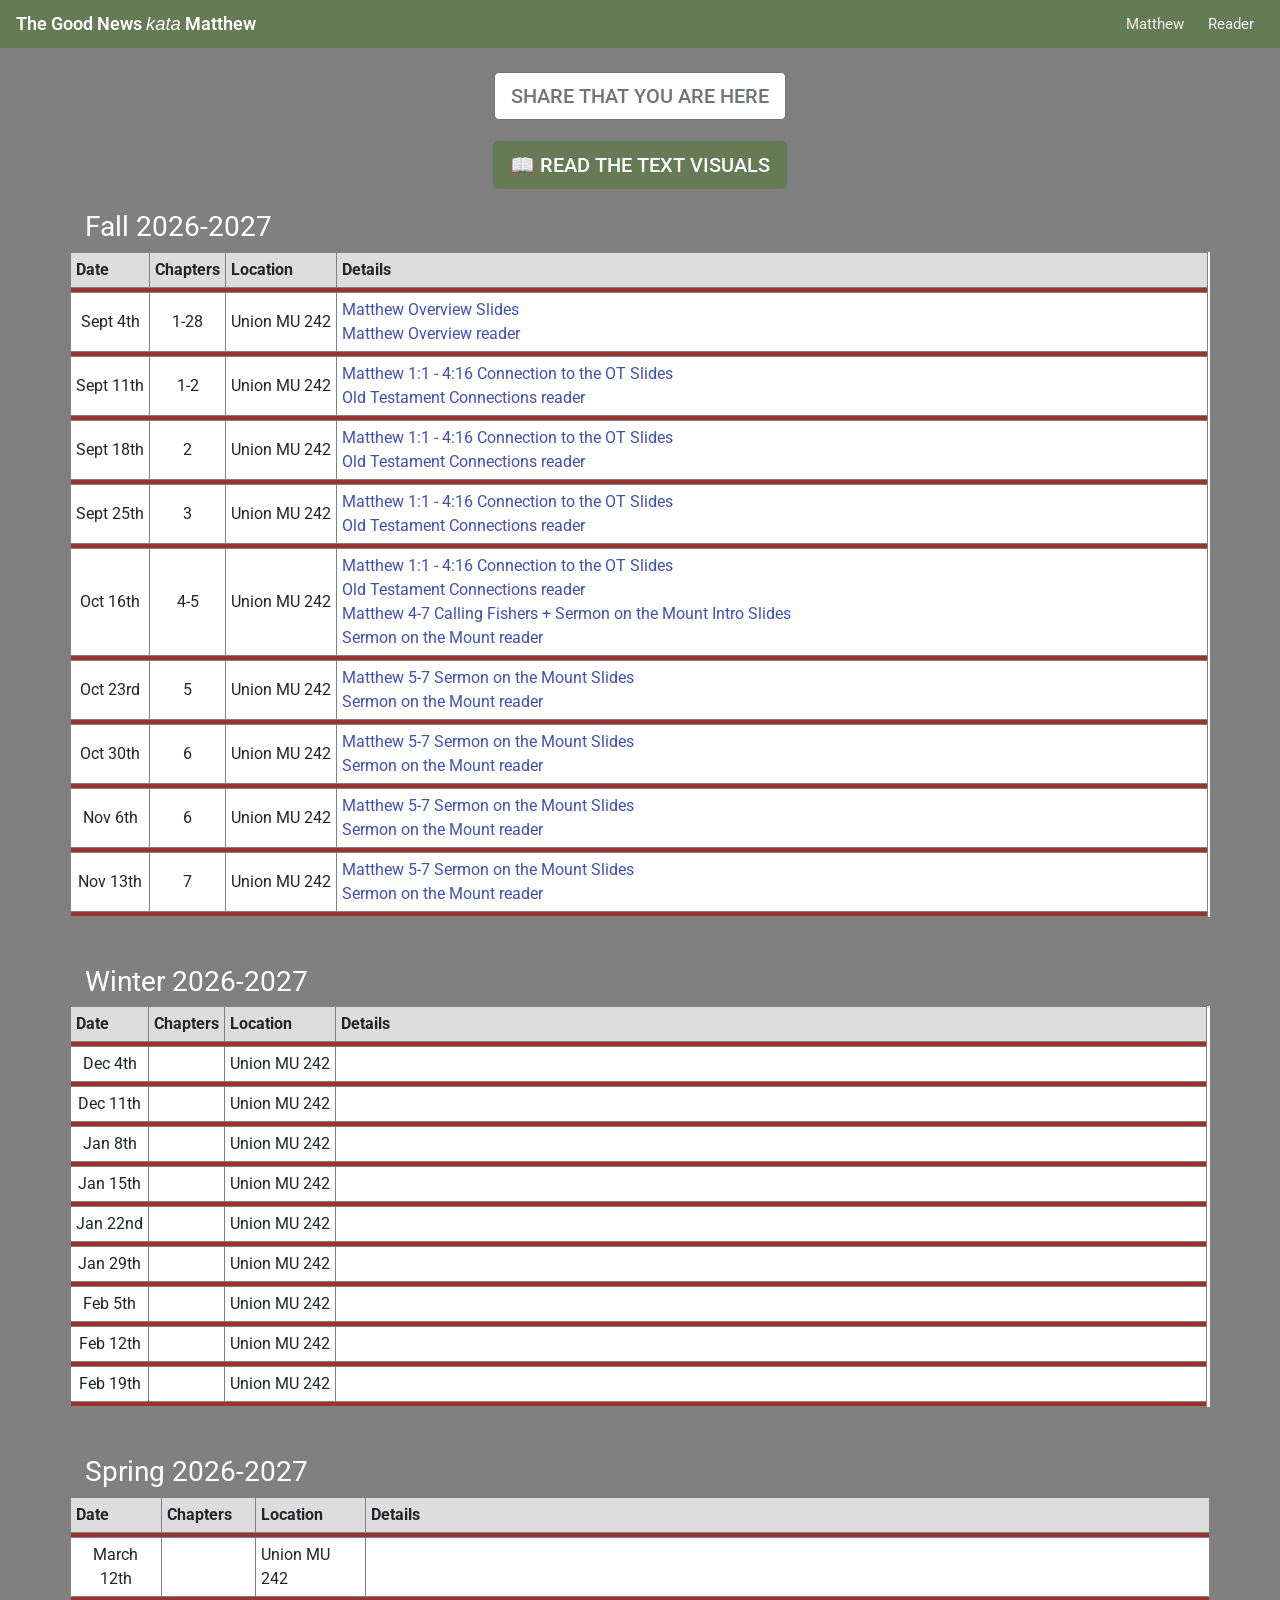
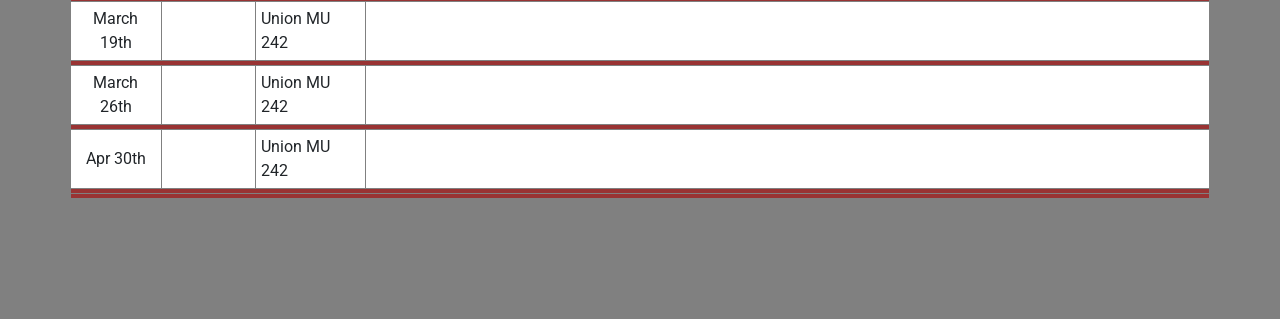
==== commit a47754d2: "navbar" ====
--- a/public/index.html
+++ b/public/index.html
@@ -9,12 +9,11 @@
   <link rel="stylesheet" target="_blank" href="styles/bootstrap-material-design.min.css">
   <link rel="stylesheet" target="_blank" href="styles/main.css">
   <title>Matthew</title>
+  <script src="scripts/site-header.js?v=1"></script>
 </head>
 
 <body>
-  <nav class="navbar navbar-dark fixed-top">
-    <a class="navbar-brand" target="_blank" href="#">The Good News kata (according to) Matthew</a>
-  </nav>
+  <site-header current="home"></site-header>
   <div id="mainPage" class="container page-container">
     <p class="lead text-center">
       <a style="background-color: white;" class="btn btn-secondary btn-lg btn-outline" target="_blank"
@@ -49,7 +48,8 @@
             <td>
               <a target="_blank"
                 href="https://docs.google.com/presentation/d/1PPV1XISow3Rv5Hlda0LHsHX4hZE3Fr4i62CpNJYEgls/edit?usp=sharing"
-                role="button">Matthew Overview Slides</a>
+                role="button">Matthew Overview Slides</a><br>
+              <a href="/matthew">Matthew Overview reader</a>
               <span class="hacky-padding">&nbsp; &nbsp; &nbsp; &nbsp; &nbsp; &nbsp; &nbsp; &nbsp; &nbsp; &nbsp; &nbsp;
                 &nbsp; &nbsp; &nbsp; &nbsp; &nbsp; &nbsp; &nbsp; &nbsp; &nbsp; &nbsp; &nbsp; &nbsp; &nbsp; &nbsp; &nbsp;
                 &nbsp; &nbsp; &nbsp; &nbsp; &nbsp; &nbsp; &nbsp; &nbsp; &nbsp; &nbsp; &nbsp; &nbsp; &nbsp; &nbsp; &nbsp;
--- a/public/styles/main.css
+++ b/public/styles/main.css
@@ -8,7 +8,7 @@
 }
 
 .page-container {
-    margin-top: 75px;
+    margin-top: 24px;
 }
 
 .btn {
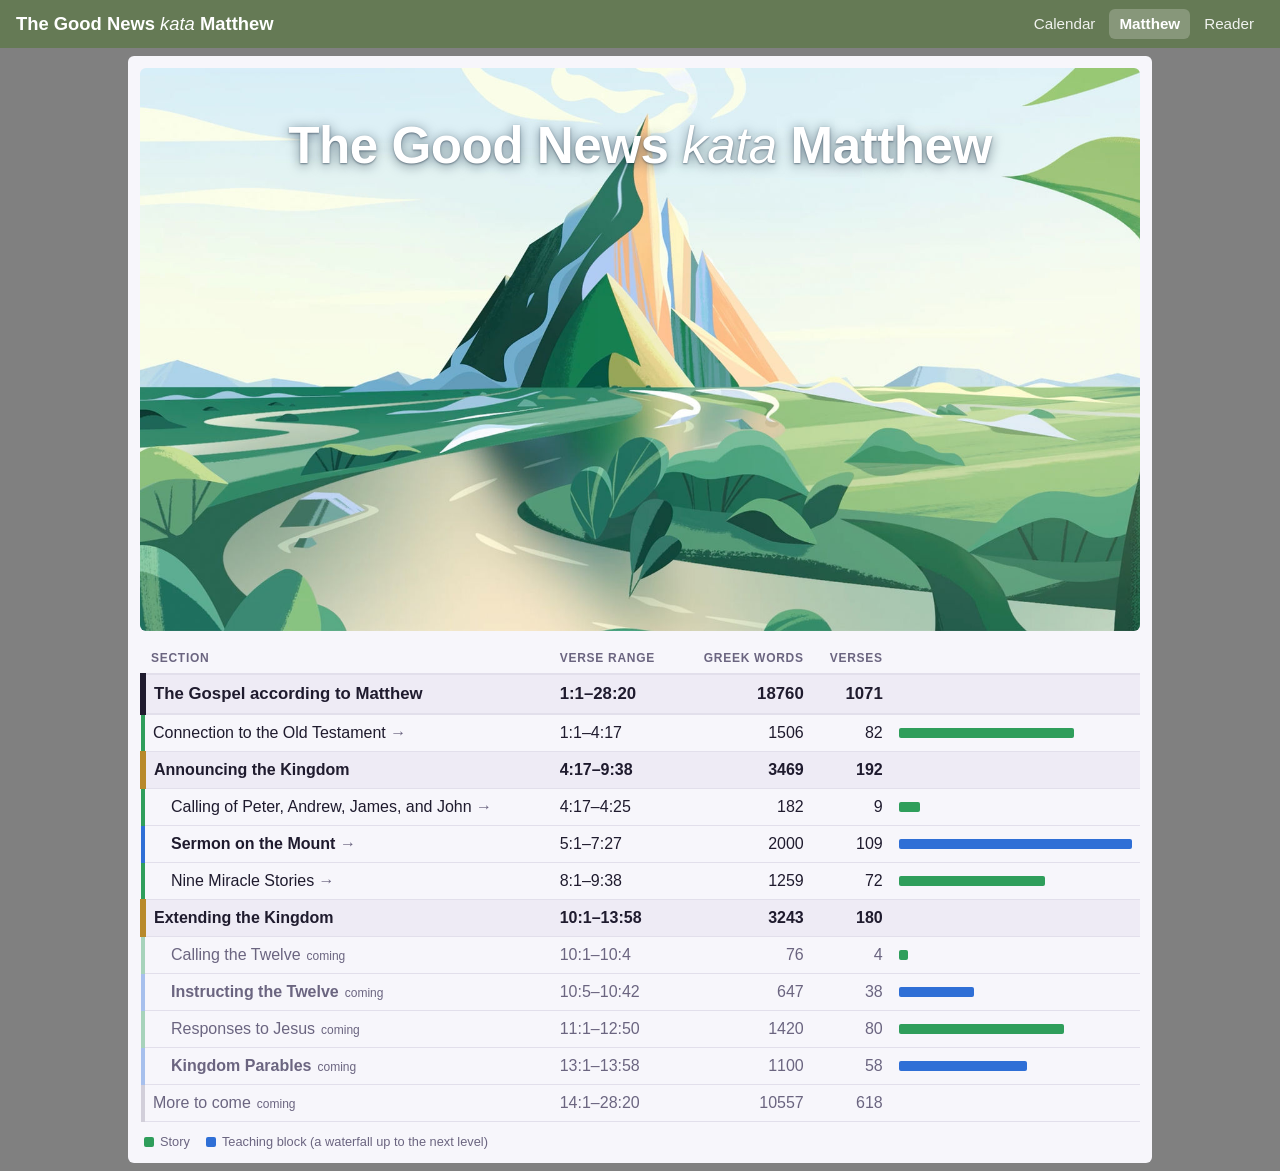
==== commit fad88afb: "swapping the homepage" ====
--- a/public/index.html
+++ b/public/index.html
@@ -1,449 +1,53 @@
 <!doctype html>
 <html lang="en">
-
 <head>
-  <meta charset="utf-8">
-  <meta name="viewport" content="width=device-width, initial-scale=1, shrink-to-fit=no">
-  <link rel="stylesheet" target="_blank"
-    href="https://fonts.googleapis.com/css?family=Roboto:300,400,500,700|Material+Icons">
-  <link rel="stylesheet" target="_blank" href="styles/bootstrap-material-design.min.css">
-  <link rel="stylesheet" target="_blank" href="styles/main.css">
-  <title>Matthew</title>
-  <script src="scripts/site-header.js?v=1"></script>
+<meta charset="utf-8">
+<meta name="viewport" content="width=device-width, initial-scale=1">
+<title>Matthew</title>
+<style>
+body{margin:0;background:gray}
+.mt-outline{--bg:#f7f6fb;--fg:#1f1b2e;--muted:#6b6580;--line:#e2dfeb;--tint:#eeebf5;--story:#2f9e5b;--teach:#2f6fd6;--x:#9a95a8;--group:#b8892b;
+  max-width:1000px;margin:8px auto;background:var(--bg);color:var(--fg);padding:12px;border-radius:6px;font-family:"Graphik Web",-apple-system,BlinkMacSystemFont,"Segoe UI",Roboto,"Helvetica Neue",Arial,sans-serif;font-size:16px;line-height:1.5}
+.mt-outline .hero{position:relative;margin-bottom:12px;border-radius:6px;overflow:hidden}
+.mt-outline .hero img{display:block;width:100%;height:auto;aspect-ratio:16/9;object-fit:cover}
+/* The title sits over the sky; it is text, not part of the image, so the image can be swapped. */
+.mt-outline .hero h1{position:absolute;inset:0 0 auto;margin:0;padding:5% 4% 0;text-align:center;font-size:clamp(1.4rem,5.2vw,3.2rem);font-weight:700;line-height:1.1;letter-spacing:-.01em;color:#fff;text-shadow:0 2px 12px rgba(20,40,60,.55),0 1px 2px rgba(20,40,60,.5)}
+.mt-outline .hero h1 span{font-style:italic;font-weight:400}
+.mt-outline table{line-height:normal;border-collapse:collapse;width:100%;font-variant-numeric:tabular-nums}
+.mt-outline th{text-align:left;font-size:.75rem;letter-spacing:.06em;text-transform:uppercase;color:var(--muted);border-bottom:2px solid var(--line);padding:8px}
+.mt-outline td{padding:9px 8px;border-bottom:1px solid var(--line);vertical-align:middle}
+.mt-outline td:first-child{border-left:4px solid var(--c0)}
+.mt-outline tr.group{--c0:var(--group)} .mt-outline tr.story{--c0:var(--story)} .mt-outline tr.teach{--c0:var(--teach)} .mt-outline tr.x{--c0:var(--x)}
+.mt-outline .n{text-align:right} .mt-outline .ref{white-space:nowrap}
+.mt-outline .barc{width:25%;min-width:80px} .mt-outline .bar{display:block;height:10px;border-radius:2px;background:var(--c0)}
+.mt-outline tr.kT td{font-weight:700;font-size:1.05rem;background:var(--tint);border-top:2px solid var(--line);border-bottom:2px solid var(--line)} .mt-outline tr.kT td:first-child{border-left:6px solid var(--fg)}
+.mt-outline tr.kG td{font-weight:700;background:var(--tint)} .mt-outline tr.kG td:first-child{border-left-width:6px}
+.mt-outline tr.teach td:first-child{font-weight:600}
+.mt-outline a{color:inherit;text-decoration:none} .mt-outline a::after{content:" →";color:var(--muted)}
+.mt-outline tr:has(a){cursor:pointer} .mt-outline tr:has(a):hover td{background:var(--tint)} .mt-outline tr:has(a):hover a{text-decoration:underline}
+.mt-outline tr.soon td{color:var(--muted)} .mt-outline tr.soon td:first-child{border-left-color:color-mix(in srgb,var(--c0) 40%,transparent)}
+.mt-outline .tag{font-size:.75rem;color:var(--muted);font-weight:400;margin-left:6px}
+.mt-outline .legend{display:flex;flex-wrap:wrap;gap:4px 16px;margin:10px 4px 0;font-size:.8rem;color:var(--muted)}
+.mt-outline .legend span::before{content:"";display:inline-block;width:10px;height:10px;border-radius:2px;margin-right:6px;vertical-align:-1px;background:var(--c)}
+/* Narrow screens: drop the count columns, then the bars. */
+@media (max-width:900px){.mt-outline th.n,.mt-outline td.n{display:none}}
+@media (max-width:700px){.mt-outline th.barc,.mt-outline td.barc{display:none}}
+</style>
+<script src="scripts/site-header.js?v=2"></script>
 </head>
-
 <body>
-  <site-header current="home"></site-header>
-  <div id="mainPage" class="container page-container">
-    <p class="lead text-center">
-      <a style="background-color: white;" class="btn btn-secondary btn-lg btn-outline" target="_blank"
-        href="https://forms.gle/57YHMpHhAL2pLYJ28" role="button">Share that you are here</a>
-    </p>
-    <p class="lead text-center">
-      <a style="background-color:#657A55;color:#fff;border-color:#657A55;" class="btn btn-lg btn-outline" href="/reader"
-        role="button">📖 Read the Text Visuals</a>
-    </p>
-    <h3 class="schedule-heading">Fall 2026-2027</h3>
-    <div id="schedule" class="row">
-      <table style="font-family: Geneva, Roboto, 'Helvetica Neue', Arial, 'Noto SansRoboto', sans-serif;"
-        xmlns="http://www.w3.org/1999/xhtml" border="1" cellpadding="5" cellspacing="0">
-        <tbody>
-          <tr style="background:#ddd">
-            <td><b>Date</b></td>
-            <td><b>Chapters</b></td>
-            <td><b>Location</b></td>
-            <td><b>Details</b></td>
-          </tr>
-          <tr>
-            <td colspan="4" style="color:white;padding:2px 10px;background-color:rgba(128,0,0,0.8)"></td>
-          </tr>
-          <tr valign="center">
-            <td>
-              <div style="text-align:center">Sept 4th</div>
-            </td>
-            <td style="text-align:center">1-28</td>
-            <td>
-              Union MU 242
-            </td>
-            <td>
-              <a target="_blank"
-                href="https://docs.google.com/presentation/d/1PPV1XISow3Rv5Hlda0LHsHX4hZE3Fr4i62CpNJYEgls/edit?usp=sharing"
-                role="button">Matthew Overview Slides</a><br>
-              <a href="/matthew">Matthew Overview reader</a>
-              <span class="hacky-padding">&nbsp; &nbsp; &nbsp; &nbsp; &nbsp; &nbsp; &nbsp; &nbsp; &nbsp; &nbsp; &nbsp;
-                &nbsp; &nbsp; &nbsp; &nbsp; &nbsp; &nbsp; &nbsp; &nbsp; &nbsp; &nbsp; &nbsp; &nbsp; &nbsp; &nbsp; &nbsp;
-                &nbsp; &nbsp; &nbsp; &nbsp; &nbsp; &nbsp; &nbsp; &nbsp; &nbsp; &nbsp; &nbsp; &nbsp; &nbsp; &nbsp; &nbsp;
-                &nbsp; &nbsp; &nbsp; &nbsp; &nbsp; &nbsp; &nbsp; &nbsp; &nbsp; &nbsp; &nbsp; &nbsp; &nbsp; &nbsp; &nbsp;
-                &nbsp; &nbsp; &nbsp; &nbsp; &nbsp; &nbsp; &nbsp; &nbsp; &nbsp; &nbsp; &nbsp; &nbsp; &nbsp; &nbsp; &nbsp;
-                &nbsp; &nbsp; &nbsp; &nbsp; &nbsp; &nbsp; &nbsp; &nbsp; &nbsp; &nbsp; &nbsp; &nbsp; &nbsp; &nbsp; &nbsp;
-                &nbsp; &nbsp; &nbsp; &nbsp; &nbsp; &nbsp; &nbsp; &nbsp; &nbsp; &nbsp; &nbsp; &nbsp; &nbsp; &nbsp; &nbsp;
-                &nbsp; &nbsp; &nbsp; &nbsp; &nbsp; &nbsp; &nbsp;</span>
-            </td>
-          </tr>
-          <tr>
-            <td colspan="4" style="color:white;padding:2px 10px;background-color:rgba(128,0,0,0.8)"></td>
-          </tr>
-          <tr>
-            <td>
-              <div style="text-align:center">Sept 11th</div>
-            </td>
-            <td style="text-align:center">1-2</td>
-            <td>
-              Union MU 242
-            </td>
-            <td><a target="_blank"
-                href="https://docs.google.com/presentation/d/1w7g1hRFeicwBD-ZBgzTbL8rjwzsoz4VHZYq3Iy7FBDg/edit?usp=sharing">Matthew
-                1:1 - 4:16 Connection to the OT Slides</a><br>
-              <a href="/otconnections">Old Testament Connections reader</a></td>
-          </tr>
-          <tr>
-            <td colspan="4" style="color:white;padding:2px 10px;background-color:rgba(128,0,0,0.8)"></td>
-          </tr>
-          <tr style="background: white;">
-            <td>
-              <div style="text-align:center">Sept 18th</div>
-            </td>
-            <td style="text-align:center">2</td>
-            <td>
-              Union MU 242
-            </td>
-            <td><a target="_blank"
-                href="https://docs.google.com/presentation/d/1w7g1hRFeicwBD-ZBgzTbL8rjwzsoz4VHZYq3Iy7FBDg/edit?usp=sharing">Matthew
-                1:1 - 4:16 Connection to the OT Slides</a><br>
-              <a href="/otconnections">Old Testament Connections reader</a></td>
-          </tr>
-          <tr>
-            <td colspan="4" style="color:white;padding:2px 10px;background-color:rgba(128,0,0,0.8)"></td>
-          </tr>
-          <tr style="background: white;">
-            <td>
-              <div style="text-align:center">Sept 25th</div>
-            </td>
-            <td style="text-align:center">3</td>
-            <td>
-              Union MU 242
-            </td>
-            <td><a target="_blank"
-                href="https://docs.google.com/presentation/d/1w7g1hRFeicwBD-ZBgzTbL8rjwzsoz4VHZYq3Iy7FBDg/edit?usp=sharing">Matthew
-                1:1 - 4:16 Connection to the OT Slides</a><br>
-              <a href="/otconnections">Old Testament Connections reader</a></td>
-          </tr>
-          <tr>
-            <td colspan="4" style="color:white;padding:2px 10px;background-color:rgba(128,0,0,0.8)"></td>
-          </tr>
-          <tr style="background: white;">
-            <td>
-              <div style="text-align:center">Oct 16th</div>
-            </td>
-            <td style="text-align:center">4-5</td>
-            <td>
-              Union MU 242
-            </td>
-            <td><a target="_blank"
-                href="https://docs.google.com/presentation/d/1w7g1hRFeicwBD-ZBgzTbL8rjwzsoz4VHZYq3Iy7FBDg/edit?usp=sharing">Matthew
-                1:1 - 4:16 Connection to the OT Slides</a><br>
-              <a href="/otconnections">Old Testament Connections reader</a><br>
-              <a target="_blank"
-                href="https://docs.google.com/presentation/d/1rEb43yXfDSf0SPbDjToBrnyA0t5jmWBcxe97sHzs9dY/edit?usp=sharing">Matthew
-                4-7 Calling Fishers + Sermon on the Mount Intro Slides</a><br>
-              <a href="/sotm">Sermon on the Mount reader</a></td>
-          </tr>
-          <tr>
-            <td colspan="4" style="color:white;padding:2px 10px;background-color:rgba(128,0,0,0.8)"></td>
-          </tr>
-          <tr style="background: white;">
-            <td>
-              <div style="text-align:center">Oct 23rd</div>
-            </td>
-            <td style="text-align:center">5</td>
-            <td>
-              Union MU 242
-            </td>
-            <td><a target="_blank"
-                href="https://docs.google.com/presentation/d/1rEb43yXfDSf0SPbDjToBrnyA0t5jmWBcxe97sHzs9dY/edit?usp=sharing">Matthew
-                5-7 Sermon on the Mount Slides</a><br>
-              <a href="/sotm">Sermon on the Mount reader</a></td>
-          </tr>
-          <tr>
-            <td colspan="4" style="color:white;padding:2px 10px;background-color:rgba(128,0,0,0.8)"></td>
-          </tr>
-          <tr style="background: white;">
-            <td>
-              <div style="text-align:center">Oct 30th</div>
-            </td>
-            <td style="text-align:center">6</td>
-            <td>
-              Union MU 242
-            </td>
-            <td><a target="_blank"
-                href="https://docs.google.com/presentation/d/1rEb43yXfDSf0SPbDjToBrnyA0t5jmWBcxe97sHzs9dY/edit?usp=sharing">Matthew
-                5-7 Sermon on the Mount Slides</a><br>
-              <a href="/sotm">Sermon on the Mount reader</a></td>
-          </tr>
-          <tr>
-            <td colspan="4" style="color:white;padding:2px 10px;background-color:rgba(128,0,0,0.8)"></td>
-          </tr>
-          <tr style="background: white;">
-            <td>
-              <div style="text-align:center">Nov 6th</div>
-            </td>
-            <td style="text-align:center">6</td>
-            <td>
-              Union MU 242
-            </td>
-            <td><a target="_blank"
-                href="https://docs.google.com/presentation/d/1rEb43yXfDSf0SPbDjToBrnyA0t5jmWBcxe97sHzs9dY/edit?usp=sharing">Matthew
-                5-7 Sermon on the Mount Slides</a><br>
-              <a href="/sotm">Sermon on the Mount reader</a></td>
-          </tr>
-          <tr>
-            <td colspan="4" style="color:white;padding:2px 10px;background-color:rgba(128,0,0,0.8)"></td>
-          </tr>
-          <tr style="background: white;">
-            <td>
-              <div style="text-align:center">Nov 13th</div>
-            </td>
-            <td style="text-align:center">7</td>
-            <td>
-              Union MU 242
-            </td>
-            <td><a target="_blank"
-                href="https://docs.google.com/presentation/d/1rEb43yXfDSf0SPbDjToBrnyA0t5jmWBcxe97sHzs9dY/edit?usp=sharing">Matthew
-                5-7 Sermon on the Mount Slides</a><br>
-              <a href="/sotm">Sermon on the Mount reader</a></td>
-          </tr>
-          <tr>
-            <td colspan="4" style="color:white;padding:2px 10px;background-color:rgba(128,0,0,0.8)"></td>
-          </tr>
-        </tbody>
-      </table>
-    </div>
-    <br><br>
-
-    <h3 class="schedule-heading">Winter 2026-2027</h3>
-    <div id="schedule" class="row">
-      <table style="font-family: Geneva, Roboto, 'Helvetica Neue', Arial, 'Noto SansRoboto', sans-serif;"
-        xmlns="http://www.w3.org/1999/xhtml" border="1" cellpadding="5" cellspacing="0">
-        <tbody>
-          <tr style="background:#ddd">
-            <td><b>Date</b></td>
-            <td><b>Chapters</b></td>
-            <td><b>Location</b></td>
-            <td><b>Details</b></td>
-          </tr>
-          <tr>
-            <td colspan="4" style="color:white;padding:2px 10px;background-color:rgba(128,0,0,0.8)"></td>
-          </tr>
-          <tr valign="center">
-            <td>
-              <div style="text-align:center">Dec 4th</div>
-            </td>
-            <td style="text-align:center"></td>
-            <td>
-              Union MU 242
-            </td>
-            <td>
-              <span class="hacky-padding">&nbsp; &nbsp; &nbsp; &nbsp; &nbsp; &nbsp; &nbsp; &nbsp; &nbsp; &nbsp; &nbsp;
-                &nbsp; &nbsp; &nbsp; &nbsp; &nbsp; &nbsp; &nbsp; &nbsp; &nbsp; &nbsp; &nbsp; &nbsp; &nbsp; &nbsp; &nbsp;
-                &nbsp; &nbsp; &nbsp; &nbsp; &nbsp; &nbsp; &nbsp; &nbsp; &nbsp; &nbsp; &nbsp; &nbsp; &nbsp; &nbsp; &nbsp;
-                &nbsp; &nbsp; &nbsp; &nbsp; &nbsp; &nbsp; &nbsp; &nbsp; &nbsp; &nbsp; &nbsp; &nbsp; &nbsp; &nbsp; &nbsp;
-                &nbsp; &nbsp; &nbsp; &nbsp; &nbsp; &nbsp; &nbsp; &nbsp; &nbsp; &nbsp; &nbsp; &nbsp; &nbsp; &nbsp; &nbsp;
-                &nbsp; &nbsp; &nbsp; &nbsp; &nbsp; &nbsp; &nbsp; &nbsp; &nbsp; &nbsp; &nbsp; &nbsp; &nbsp; &nbsp; &nbsp;
-                &nbsp; &nbsp; &nbsp; &nbsp; &nbsp; &nbsp; &nbsp; &nbsp; &nbsp; &nbsp; &nbsp; &nbsp; &nbsp; &nbsp; &nbsp;
-                &nbsp; &nbsp; &nbsp; &nbsp; &nbsp; &nbsp; &nbsp;</span>
-            </td>
-          </tr>
-          <tr>
-            <td colspan="4" style="color:white;padding:2px 10px;background-color:rgba(128,0,0,0.8)"></td>
-          </tr>
-          <tr>
-            <td>
-              <div style="text-align:center">Dec 11th</div>
-            </td>
-            <td style="text-align:center"></td>
-            <td>
-              Union MU 242
-            </td>
-            <td></td>
-          </tr>
-          <tr>
-            <td colspan="4" style="color:white;padding:2px 10px;background-color:rgba(128,0,0,0.8)"></td>
-          </tr>
-          <tr>
-            <td>
-              <div style="text-align:center">Jan 8th</div>
-            </td>
-            <td style="text-align:center"></td>
-            <td>
-              Union MU 242
-            </td>
-            <td></td>
-          </tr>
-          <tr>
-            <td colspan="4" style="color:white;padding:2px 10px;background-color:rgba(128,0,0,0.8)"></td>
-          </tr>
-          <tr style="background: white;">
-            <td>
-              <div style="text-align:center">Jan 15th</div>
-            </td>
-            <td style="text-align:center"></td>
-            <td>
-              Union MU 242
-            </td>
-            <td></td>
-          </tr>
-          <tr>
-            <td colspan="4" style="color:white;padding:2px 10px;background-color:rgba(128,0,0,0.8)"></td>
-          </tr>
-          <tr style="background: white;">
-            <td>
-              <div style="text-align:center">Jan 22nd</div>
-            </td>
-            <td style="text-align:center"></td>
-            <td>
-              Union MU 242
-            </td>
-            <td></td>
-          </tr>
-          <tr>
-            <td colspan="4" style="color:white;padding:2px 10px;background-color:rgba(128,0,0,0.8)"></td>
-          </tr>
-          <tr style="background: white;">
-            <td>
-              <div style="text-align:center">Jan 29th</div>
-            </td>
-            <td style="text-align:center"></td>
-            <td>
-              Union MU 242
-            </td>
-            <td></td>
-          </tr>
-          <tr>
-            <td colspan="4" style="color:white;padding:2px 10px;background-color:rgba(128,0,0,0.8)"></td>
-          </tr>
-          <tr style="background: white;">
-            <td>
-              <div style="text-align:center">Feb 5th</div>
-            </td>
-            <td style="text-align:center"></td>
-            <td>
-              Union MU 242
-            </td>
-            <td></td>
-          </tr>
-          <tr>
-            <td colspan="4" style="color:white;padding:2px 10px;background-color:rgba(128,0,0,0.8)"></td>
-          </tr>
-          <tr style="background: white;">
-            <td>
-              <div style="text-align:center">Feb 12th</div>
-            </td>
-            <td style="text-align:center"></td>
-            <td>
-              Union MU 242
-            </td>
-            <td></td>
-          </tr>
-          <tr>
-            <td colspan="4" style="color:white;padding:2px 10px;background-color:rgba(128,0,0,0.8)"></td>
-          </tr>
-          <tr style="background: white;">
-            <td>
-              <div style="text-align:center">Feb 19th</div>
-            </td>
-            <td style="text-align:center"></td>
-            <td>
-              Union MU 242
-            </td>
-            <td></td>
-          </tr>
-          <tr>
-            <td colspan="4" style="color:white;padding:2px 10px;background-color:rgba(128,0,0,0.8)"></td>
-          </tr>
-        </tbody>
-      </table>
-    </div>
-    <br><br>
-
-    <h3 class="schedule-heading">Spring 2026-2027</h3>
-    <div id="schedule" class="row">
-      <table style="font-family: Geneva, Roboto, 'Helvetica Neue', Arial, 'Noto SansRoboto', sans-serif;"
-        xmlns="http://www.w3.org/1999/xhtml" border="1" cellpadding="5" cellspacing="0">
-        <tbody>
-          <tr style="background:#ddd">
-            <td><b>Date</b></td>
-            <td><b>Chapters</b>
-              <span class="hacky-padding">&nbsp; &nbsp; &nbsp; &nbsp; &nbsp; &nbsp; &nbsp; &nbsp; &nbsp; &nbsp;
-                &nbsp;</span>
-            </td>
-            <td><b>Location</b></td>
-            <td><b>Details</b>
-              <span class="hacky-padding">&nbsp; &nbsp; &nbsp; &nbsp; &nbsp; &nbsp; &nbsp; &nbsp; &nbsp; &nbsp; &nbsp;
-                &nbsp; &nbsp; &nbsp; &nbsp; &nbsp; &nbsp; &nbsp; &nbsp; &nbsp; &nbsp; &nbsp; &nbsp; &nbsp; &nbsp; &nbsp;
-                &nbsp; &nbsp; &nbsp; &nbsp; &nbsp; &nbsp; &nbsp; &nbsp; &nbsp; &nbsp; &nbsp; &nbsp; &nbsp; &nbsp; &nbsp;
-                &nbsp; &nbsp; &nbsp; &nbsp; &nbsp; &nbsp; &nbsp; &nbsp; &nbsp; &nbsp; &nbsp; &nbsp; &nbsp; &nbsp; &nbsp;
-                &nbsp; &nbsp; &nbsp; &nbsp; &nbsp; &nbsp; &nbsp; &nbsp; &nbsp; &nbsp; &nbsp; &nbsp; &nbsp; &nbsp; &nbsp;
-                &nbsp; &nbsp; &nbsp; &nbsp; &nbsp; &nbsp; &nbsp; &nbsp; &nbsp; &nbsp; &nbsp; &nbsp; &nbsp; &nbsp; &nbsp;
-                &nbsp; &nbsp; &nbsp; &nbsp; &nbsp; &nbsp; &nbsp; &nbsp; &nbsp; &nbsp; &nbsp; &nbsp; &nbsp; &nbsp; &nbsp;
-                &nbsp; &nbsp; &nbsp; &nbsp; &nbsp; &nbsp; &nbsp;</span>
-            </td>
-          </tr>
-          <tr>
-            <td colspan="4" style="color:white;padding:2px 10px;background-color:rgba(128,0,0,0.8)"></td>
-          </tr>
-          <tr style="background: white;">
-            <td>
-              <div style="text-align:center">March 12th</div>
-            </td>
-            <td style="text-align:center"></td>
-            <td>
-              Union MU 242
-            </td>
-            <td></td>
-          </tr>
-          <tr>
-            <td colspan="4" style="color:white;padding:2px 10px;background-color:rgba(128,0,0,0.8)"></td>
-          </tr>
-          <tr style="background: white;">
-            <td>
-              <div style="text-align:center">March 19th</div>
-            </td>
-            <td style="text-align:center"></td>
-            <td>
-              Union MU 242
-            </td>
-            <td></td>
-          </tr>
-          <tr>
-            <td colspan="4" style="color:white;padding:2px 10px;background-color:rgba(128,0,0,0.8)"></td>
-          </tr>
-          <tr style="background: white;">
-            <td>
-              <div style="text-align:center">March 26th</div>
-            </td>
-            <td style="text-align:center"></td>
-            <td>
-              Union MU 242
-            </td>
-            <td></td>
-          </tr>
-          <tr>
-            <td colspan="4" style="color:white;padding:2px 10px;background-color:rgba(128,0,0,0.8)"></td>
-          </tr>
-          <tr style="background: white;">
-            <td>
-              <div style="text-align:center">Apr 30th</div>
-            </td>
-            <td style="text-align:center"></td>
-            <td>
-              Union MU 242
-            </td>
-            <td></td>
-          </tr>
-          <tr>
-            <td colspan="4" style="color:white;padding:2px 10px;background-color:rgba(128,0,0,0.8)"></td>
-          </tr>
-          <tr>
-            <td colspan="4" style="color:white;padding:2px 10px;background-color:rgba(128,0,0,0.8)"></td>
-          </tr>
-        </tbody>
-      </table>
-    </div>
-    <br><br>
-  </div>
-  <br><br><br>
-  <script src="scripts/jquery.min.js"></script>
-  <script src="scripts/popper.js"></script>
-  <script src="scripts/bootstrap-material-design.js"></script>
-  <script>
-    $("body").bootstrapMaterialDesign();
-  </script>
-  <script src="/__/firebase/7.18.0/firebase-app.js"></script>
-  <script src="/__/firebase/7.18.0/firebase-analytics.js"></script>
-  <script src="/__/firebase/7.18.0/firebase-auth.js"></script>
-  <script src="/__/firebase/7.18.0/firebase-firestore.js"></script>
-  <script src="/__/firebase/init.js"></script>
-  <script src="scripts/main.js"></script>
+<site-header current="matthew"></site-header>
+<div class="mt-outline">
+<div class="hero"><img src="images/mountain.jpg" alt="Mountain landscape (BibleProject)" width="1600" height="900"><h1>The Good News <span>kata</span> Matthew</h1></div>
+<table><thead><tr><th>Section</th><th class="ref">Verse range</th><th class="n">Greek words</th><th class="n">Verses</th><th class="barc"><span style="position:absolute;left:-9999px">Relative length</span></th></tr></thead><tbody><tr class="x kT"><td style="padding-left:8px">The Gospel according to Matthew</td><td class="ref">1:1–28:20</td><td class="n">18760</td><td class="n">1071</td><td class="barc"></td></tr><tr class="story"><td style="padding-left:8px"><a href="/otconnections">Connection to the Old Testament</a></td><td class="ref">1:1–4:17</td><td class="n">1506</td><td class="n">82</td><td class="barc"><span class="bar" style="width:75.3%"></span></td></tr><tr class="group kG"><td style="padding-left:8px">Announcing the Kingdom</td><td class="ref">4:17–9:38</td><td class="n">3469</td><td class="n">192</td><td class="barc"></td></tr><tr class="story"><td style="padding-left:26px"><a href="/callingfourfishers">Calling of Peter, Andrew, James, and John</a></td><td class="ref">4:17–4:25</td><td class="n">182</td><td class="n">9</td><td class="barc"><span class="bar" style="width:9.1%"></span></td></tr><tr class="teach"><td style="padding-left:26px"><a href="/sotm">Sermon on the Mount</a></td><td class="ref">5:1–7:27</td><td class="n">2000</td><td class="n">109</td><td class="barc"><span class="bar" style="width:100.0%"></span></td></tr><tr class="story"><td style="padding-left:26px"><a href="/ninemiraclestories">Nine Miracle Stories</a></td><td class="ref">8:1–9:38</td><td class="n">1259</td><td class="n">72</td><td class="barc"><span class="bar" style="width:62.9%"></span></td></tr><tr class="group kG"><td style="padding-left:8px">Extending the Kingdom</td><td class="ref">10:1–13:58</td><td class="n">3243</td><td class="n">180</td><td class="barc"></td></tr><tr class="story soon"><td style="padding-left:26px">Calling the Twelve<span class="tag">coming</span></td><td class="ref">10:1–10:4</td><td class="n">76</td><td class="n">4</td><td class="barc"><span class="bar" style="width:3.8%"></span></td></tr><tr class="teach soon"><td style="padding-left:26px">Instructing the Twelve<span class="tag">coming</span></td><td class="ref">10:5–10:42</td><td class="n">647</td><td class="n">38</td><td class="barc"><span class="bar" style="width:32.4%"></span></td></tr><tr class="story soon"><td style="padding-left:26px">Responses to Jesus<span class="tag">coming</span></td><td class="ref">11:1–12:50</td><td class="n">1420</td><td class="n">80</td><td class="barc"><span class="bar" style="width:71.0%"></span></td></tr><tr class="teach soon"><td style="padding-left:26px">Kingdom Parables<span class="tag">coming</span></td><td class="ref">13:1–13:58</td><td class="n">1100</td><td class="n">58</td><td class="barc"><span class="bar" style="width:55.0%"></span></td></tr><tr class="x soon"><td style="padding-left:8px">More to come<span class="tag">coming</span></td><td class="ref">14:1–28:20</td><td class="n">10557</td><td class="n">618</td><td class="barc"></td></tr></tbody></table>
+<div class="legend"><span style="--c:var(--story)">Story</span><span style="--c:var(--teach)">Teaching block (a waterfall up to the next level)</span></div>
+</div>
+<script>
+// A click anywhere on a section's row opens its page.
+document.querySelector(".mt-outline tbody").addEventListener("click", (event) => {
+  const link = event.target.closest("tr")?.querySelector("a");
+  if (link && !event.target.closest("a")) location.href = link.href;
+});
+</script>
 </body>
-
-</html>+</html>
